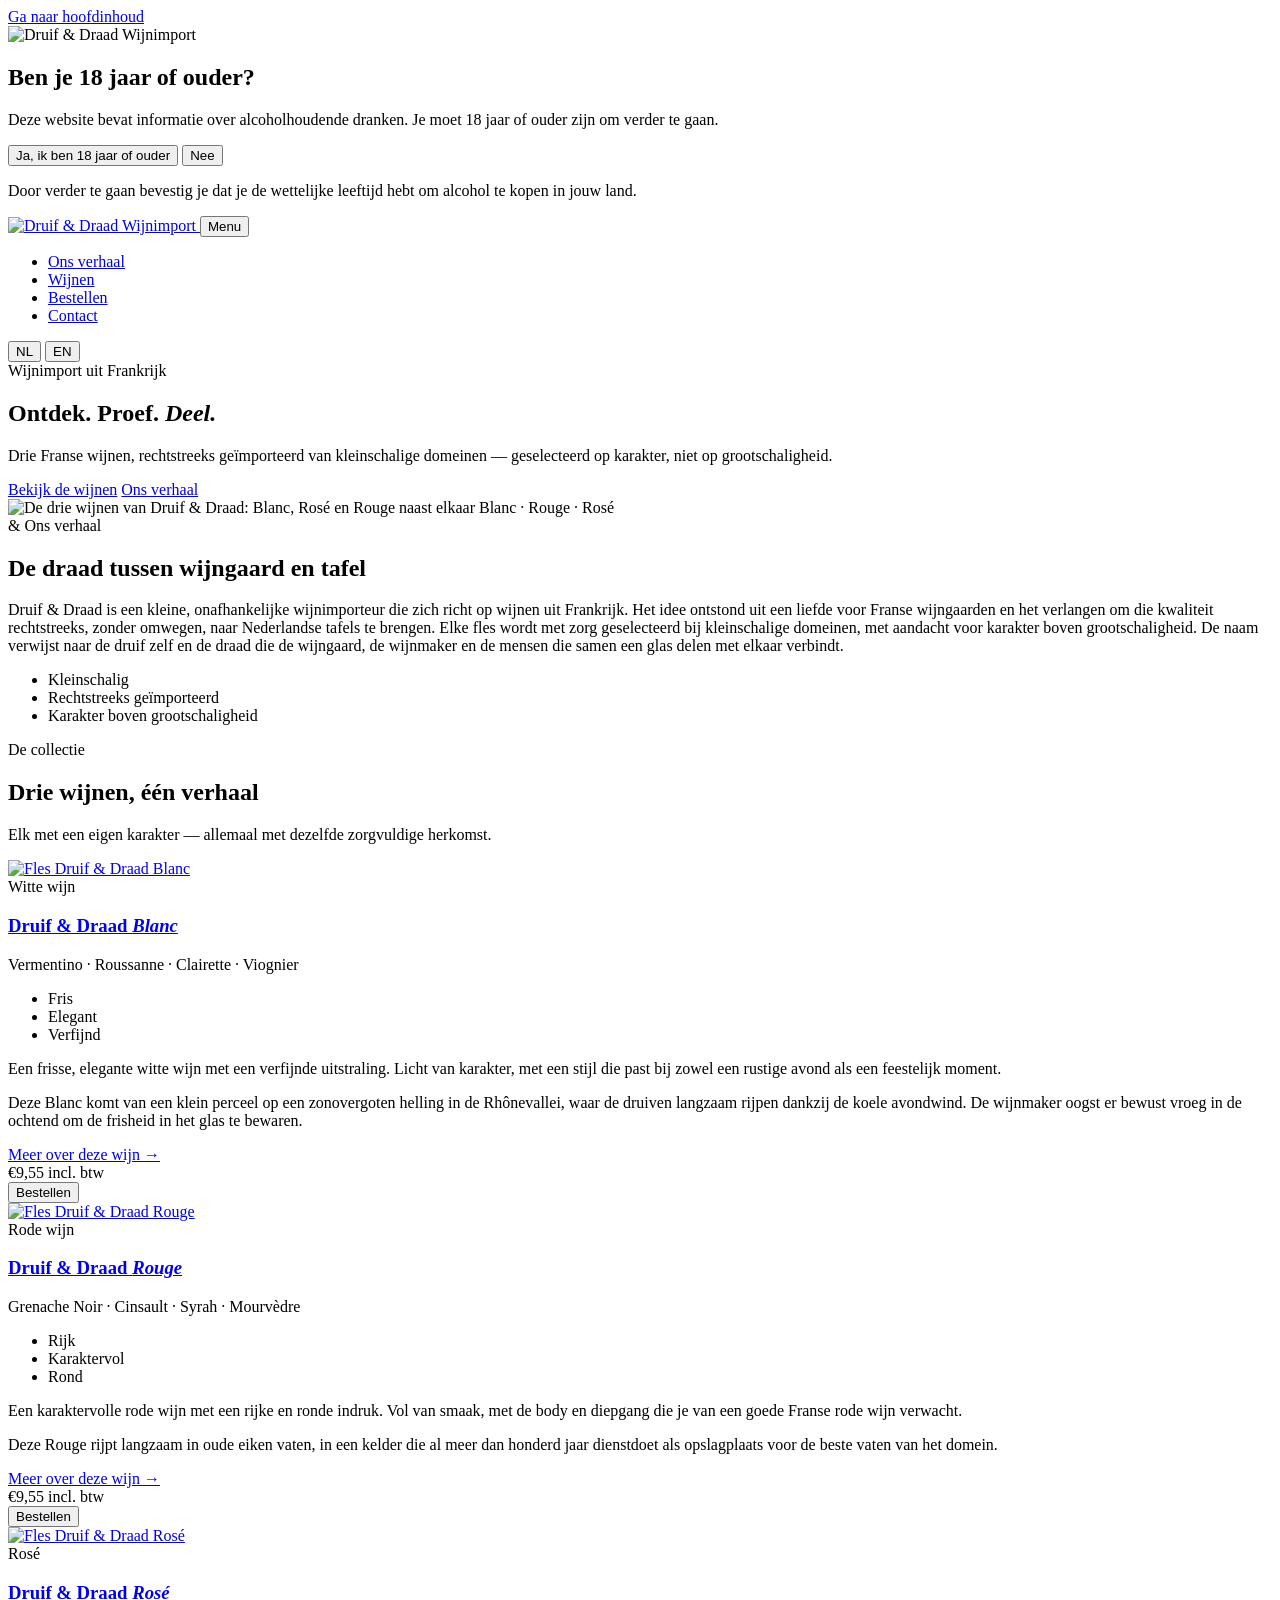
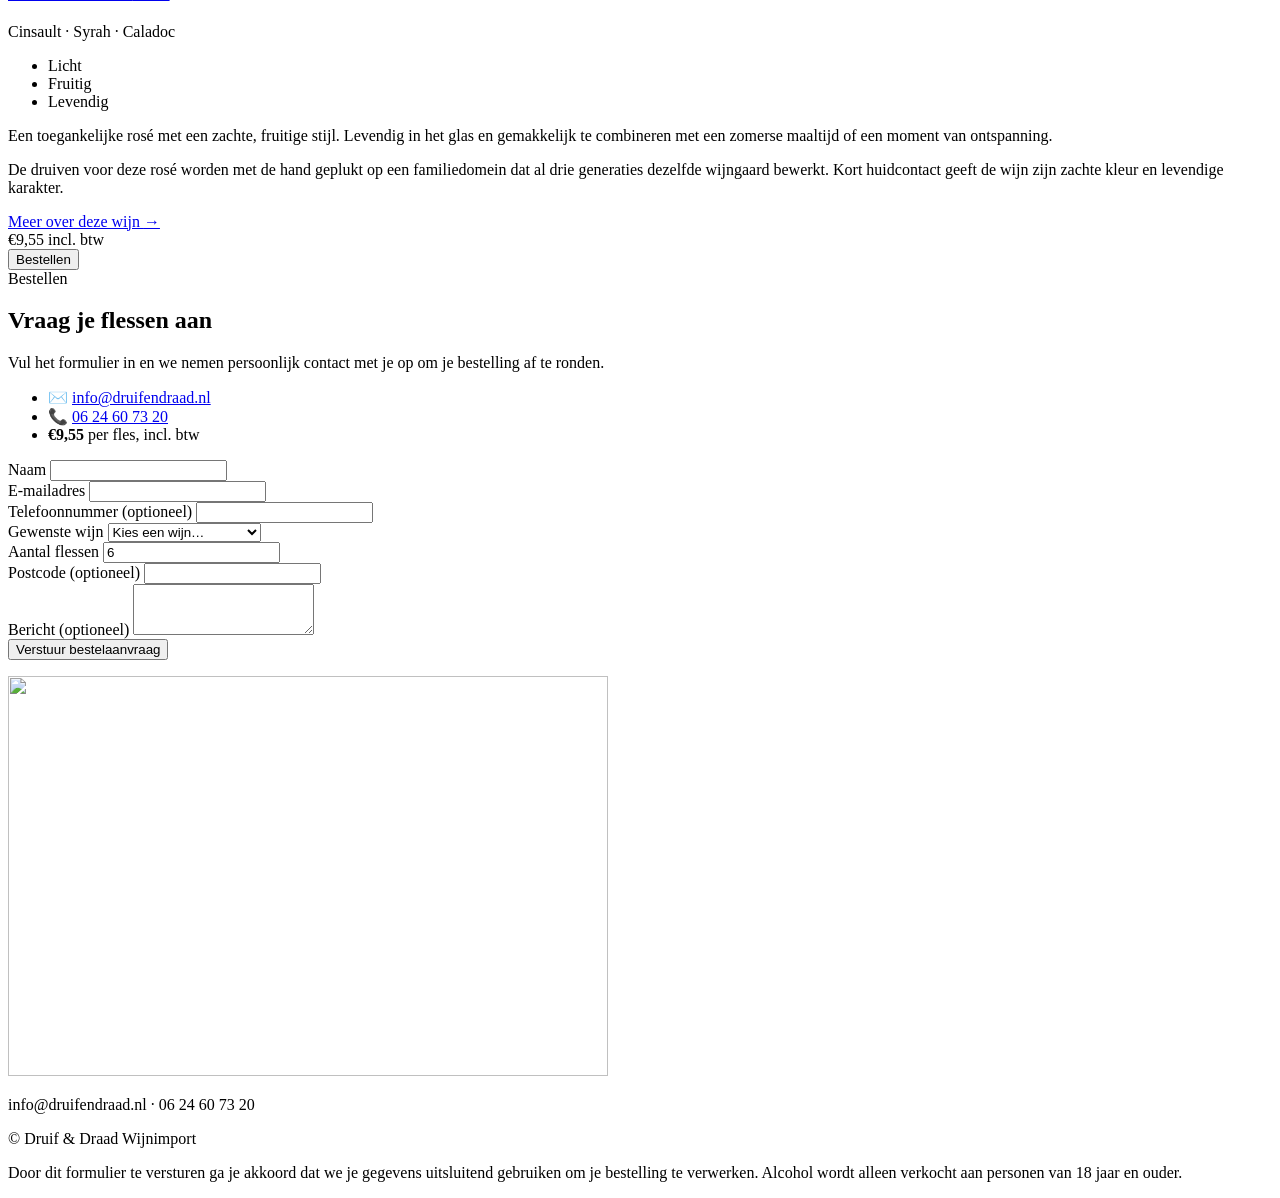
==== index.html @ 43ae8a0f "Add files via upload" ====
<!doctype html>
<html lang="nl">
<head>
  <meta charset="UTF-8">
  <meta name="viewport" content="width=device-width, initial-scale=1">
  <title>Druif &amp; Draad — Franse wijnen, rechtstreeks geïmporteerd</title>
  <meta name="description" content="Druif & Draad is een kleine, onafhankelijke wijnimporteur van Franse wijnen: Blanc, Rosé en Rouge, met zorg geselecteerd bij kleinschalige domeinen.">

  <link rel="icon" type="image/svg+xml" href="assets/img/favicon.svg">
  <link rel="icon" type="image/png" sizes="32x32" href="assets/img/favicon-32.png">
  <link rel="apple-touch-icon" href="assets/img/apple-touch-icon.png">

  <link rel="preconnect" href="https://fonts.googleapis.com">
  <link rel="preconnect" href="https://fonts.gstatic.com" crossorigin>
  <link href="https://fonts.googleapis.com/css2?family=Cormorant+Garamond:ital,wght@0,500;0,600;0,700;1,500;1,600&family=Jost:wght@400;500;600&display=swap" rel="stylesheet">

  <link rel="stylesheet" href="css/style.css?v=2">
</head>
<body>
  <a class="skip-link" href="#main-content" data-i18n="skip">Ga naar hoofdinhoud</a>

  <!-- ================= Age gate ================= -->
  <div class="age-gate" id="age-gate" role="dialog" aria-modal="true" aria-labelledby="age-gate-title">
    <div class="age-gate__card" id="age-gate-card">
      <img class="age-gate__logo" src="assets/img/logo.png" width="600" height="400" alt="Druif &amp; Draad Wijnimport">
      <h2 id="age-gate-title" data-i18n="gate.title">Ben je 18 jaar of ouder?</h2>
      <p data-i18n="gate.text">Deze website bevat informatie over alcoholhoudende dranken. Je moet 18 jaar of ouder zijn om verder te gaan.</p>
      <div class="age-gate__actions">
        <button type="button" class="btn btn-primary" id="age-yes" data-i18n="gate.yes">Ja, ik ben 18 jaar of ouder</button>
        <button type="button" class="btn btn-ghost" id="age-no" data-i18n="gate.no">Nee</button>
      </div>
      <p class="age-gate__note" data-i18n="gate.note">Door verder te gaan bevestig je dat je de wettelijke leeftijd hebt om alcohol te kopen in jouw land.</p>
    </div>
  </div>

  <!-- ================= Header ================= -->
  <header class="site-header" id="site-header">
    <div class="container site-header__bar">
      <a class="brand" href="#top">
        <img src="assets/img/logo.png" width="600" height="400" alt="Druif &amp; Draad Wijnimport">
      </a>

      <button class="nav-toggle" id="nav-toggle" aria-expanded="false" aria-controls="site-nav">
        <span class="visually-hidden" data-i18n="nav.toggle">Menu</span>
        <span></span>
      </button>

      <nav class="site-nav" id="site-nav">
        <ul class="nav-links">
          <li><a href="#verhaal" data-i18n="nav.story">Ons verhaal</a></li>
          <li><a href="#wijnen" data-i18n="nav.wines">Wijnen</a></li>
          <li><a href="#bestellen" data-i18n="nav.order">Bestellen</a></li>
          <li><a href="#contact" data-i18n="nav.contact">Contact</a></li>
        </ul>
        <div class="lang-switch" role="group" aria-label="Taal / Language">
          <button type="button" id="lang-nl" aria-pressed="true">NL</button>
          <button type="button" id="lang-en" aria-pressed="false">EN</button>
        </div>
      </nav>
    </div>
  </header>

  <main id="main-content">
    <!-- ================= Hero ================= -->
    <section class="hero" id="top">
      <div class="container">
        <div class="hero__copy reveal">
          <span class="eyebrow" data-i18n="hero.eyebrow">Wijnimport uit Frankrijk</span>
          <h1 class="hero__tagline" data-i18n="hero.tagline">Ontdek. Proef. <em>Deel.</em></h1>
          <p class="hero__lede" data-i18n="hero.lede">Drie Franse wijnen, rechtstreeks geïmporteerd van kleinschalige domeinen — geselecteerd op karakter, niet op grootschaligheid.</p>
          <div class="hero__actions">
            <a class="btn btn-primary" href="#wijnen" data-i18n="hero.cta1">Bekijk de wijnen</a>
            <a class="btn btn-ghost" href="#verhaal" data-i18n="hero.cta2">Ons verhaal</a>
          </div>
        </div>
        <div class="hero__visual reveal">
          <img src="assets/img/wines-group.jpg" width="1400" height="990" alt="De drie wijnen van Druif &amp; Draad: Blanc, Rosé en Rouge naast elkaar" loading="eager" decoding="async">
          <span class="hero__badge" data-i18n="hero.badge">Blanc · Rouge · Rosé</span>
        </div>
      </div>
    </section>

    <!-- ================= Story ================= -->
    <section class="story" id="verhaal">
      <div class="container">
        <div class="reveal">
          <span class="story__mark" aria-hidden="true">&amp;</span>
          <span class="eyebrow" data-i18n="story.eyebrow">Ons verhaal</span>
          <h2 data-i18n="story.heading">De draad tussen wijngaard en tafel</h2>
        </div>
        <div class="reveal">
          <p class="story__text" data-i18n="story.text">Druif &amp; Draad is een kleine, onafhankelijke wijnimporteur die zich richt op wijnen uit Frankrijk. Het idee ontstond uit een liefde voor Franse wijngaarden en het verlangen om die kwaliteit rechtstreeks, zonder omwegen, naar Nederlandse tafels te brengen. Elke fles wordt met zorg geselecteerd bij kleinschalige domeinen, met aandacht voor karakter boven grootschaligheid. De naam verwijst naar de druif zelf en de draad die de wijngaard, de wijnmaker en de mensen die samen een glas delen met elkaar verbindt.</p>
          <ul class="story__keywords">
            <li data-i18n="story.kw1">Kleinschalig</li>
            <li data-i18n="story.kw2">Rechtstreeks geïmporteerd</li>
            <li data-i18n="story.kw3">Karakter boven grootschaligheid</li>
          </ul>
        </div>
      </div>
    </section>

    <!-- ================= Wines ================= -->
    <section class="wines" id="wijnen">
      <div class="container">
        <div class="section-heading reveal">
          <span class="eyebrow" data-i18n="wines.eyebrow">De collectie</span>
          <h2 data-i18n="wines.heading">Drie wijnen, één verhaal</h2>
          <p data-i18n="wines.sub">Elk met een eigen karakter — allemaal met dezelfde zorgvuldige herkomst.</p>
        </div>

        <div class="wines-grid">
          <!-- Blanc -->
          <article class="wine-card reveal">
            <a class="wine-card__figure" href="wijn-blanc.html" aria-label="Meer over Druif &amp; Draad Blanc">
              <img src="assets/img/wine-blanc.jpg" width="1400" height="990" alt="Fles Druif &amp; Draad Blanc" loading="lazy" decoding="async">
            </a>
            <div class="wine-card__body">
              <span class="wine-card__type" data-i18n="wine.blanc.type">Witte wijn</span>
              <h3 class="wine-card__name"><a href="wijn-blanc.html">Druif &amp; Draad <em>Blanc</em></a></h3>
              <p class="wine-card__grapes">Vermentino · Roussanne · Clairette · Viognier</p>
              <ul class="wine-card__keywords">
                <li data-i18n="wine.blanc.kw1">Fris</li>
                <li data-i18n="wine.blanc.kw2">Elegant</li>
                <li data-i18n="wine.blanc.kw3">Verfijnd</li>
              </ul>
              <p class="wine-card__desc" data-i18n="wine.blanc.desc">Een frisse, elegante witte wijn met een verfijnde uitstraling. Licht van karakter, met een stijl die past bij zowel een rustige avond als een feestelijk moment.</p>
              <p class="wine-card__story" data-i18n="wine.blanc.story">Deze Blanc komt van een klein perceel op een zonovergoten helling in de Rhônevallei, waar de druiven langzaam rijpen dankzij de koele avondwind. De wijnmaker oogst er bewust vroeg in de ochtend om de frisheid in het glas te bewaren.</p>
              <a class="wine-card__more" href="wijn-blanc.html" data-i18n="wine.moreCta">Meer over deze wijn <span aria-hidden="true">&rarr;</span></a>
              <div class="wine-card__footer">
                <div class="wine-card__price">&euro;9,55 <span data-i18n="wine.priceNote">incl. btw</span></div>
                <button type="button" class="btn btn-ghost btn-order-wine" data-wine="blanc" data-i18n="wine.orderCta">Bestellen</button>
              </div>
            </div>
          </article>

          <!-- Rouge -->
          <article class="wine-card reveal">
            <a class="wine-card__figure" href="wijn-rouge.html" aria-label="Meer over Druif &amp; Draad Rouge">
              <img src="assets/img/wine-rouge.jpg" width="1400" height="990" alt="Fles Druif &amp; Draad Rouge" loading="lazy" decoding="async">
            </a>
            <div class="wine-card__body">
              <span class="wine-card__type" data-i18n="wine.rouge.type">Rode wijn</span>
              <h3 class="wine-card__name"><a href="wijn-rouge.html">Druif &amp; Draad <em>Rouge</em></a></h3>
              <p class="wine-card__grapes">Grenache Noir · Cinsault · Syrah · Mourv&egrave;dre</p>
              <ul class="wine-card__keywords">
                <li data-i18n="wine.rouge.kw1">Rijk</li>
                <li data-i18n="wine.rouge.kw2">Karaktervol</li>
                <li data-i18n="wine.rouge.kw3">Rond</li>
              </ul>
              <p class="wine-card__desc" data-i18n="wine.rouge.desc">Een karaktervolle rode wijn met een rijke en ronde indruk. Vol van smaak, met de body en diepgang die je van een goede Franse rode wijn verwacht.</p>
              <p class="wine-card__story" data-i18n="wine.rouge.story">Deze Rouge rijpt langzaam in oude eiken vaten, in een kelder die al meer dan honderd jaar dienstdoet als opslagplaats voor de beste vaten van het domein.</p>
              <a class="wine-card__more" href="wijn-rouge.html" data-i18n="wine.moreCta">Meer over deze wijn <span aria-hidden="true">&rarr;</span></a>
              <div class="wine-card__footer">
                <div class="wine-card__price">&euro;9,55 <span data-i18n="wine.priceNote">incl. btw</span></div>
                <button type="button" class="btn btn-ghost btn-order-wine" data-wine="rouge" data-i18n="wine.orderCta">Bestellen</button>
              </div>
            </div>
          </article>

          <!-- Rosé -->
          <article class="wine-card reveal">
            <a class="wine-card__figure" href="wijn-rose.html" aria-label="Meer over Druif &amp; Draad Ros&eacute;">
              <img src="assets/img/wine-rose.jpg" width="1400" height="990" alt="Fles Druif &amp; Draad Ros&eacute;" loading="lazy" decoding="async">
            </a>
            <div class="wine-card__body">
              <span class="wine-card__type" data-i18n="wine.rose.type">Rosé</span>
              <h3 class="wine-card__name"><a href="wijn-rose.html">Druif &amp; Draad <em>Ros&eacute;</em></a></h3>
              <p class="wine-card__grapes">Cinsault · Syrah · Caladoc</p>
              <ul class="wine-card__keywords">
                <li data-i18n="wine.rose.kw1">Licht</li>
                <li data-i18n="wine.rose.kw2">Fruitig</li>
                <li data-i18n="wine.rose.kw3">Levendig</li>
              </ul>
              <p class="wine-card__desc" data-i18n="wine.rose.desc">Een toegankelijke ros&eacute; met een zachte, fruitige stijl. Levendig in het glas en gemakkelijk te combineren met een zomerse maaltijd of een moment van ontspanning.</p>
              <p class="wine-card__story" data-i18n="wine.rose.story">De druiven voor deze ros&eacute; worden met de hand geplukt op een familiedomein dat al drie generaties dezelfde wijngaard bewerkt. Kort huidcontact geeft de wijn zijn zachte kleur en levendige karakter.</p>
              <a class="wine-card__more" href="wijn-rose.html" data-i18n="wine.moreCta">Meer over deze wijn <span aria-hidden="true">&rarr;</span></a>
              <div class="wine-card__footer">
                <div class="wine-card__price">&euro;9,55 <span data-i18n="wine.priceNote">incl. btw</span></div>
                <button type="button" class="btn btn-ghost btn-order-wine" data-wine="rose" data-i18n="wine.orderCta">Bestellen</button>
              </div>
            </div>
          </article>
        </div>
      </div>
    </section>

    <!-- ================= Order ================= -->
    <section class="order" id="bestellen">
      <div class="container">
        <div class="section-heading reveal">
          <span class="eyebrow" data-i18n="order.eyebrow">Bestellen</span>
          <h2 data-i18n="order.heading">Vraag je flessen aan</h2>
          <p data-i18n="order.sub">Vul het formulier in en we nemen persoonlijk contact met je op om je bestelling af te ronden.</p>
        </div>

        <div class="order-layout">
          <div class="reveal">
            <ul class="order-info__list">
              <li>✉️ <a href="mailto:info@druifendraad.nl">info@druifendraad.nl</a></li>
              <li>📞 <a href="tel:+31624607320">06 24 60 73 20</a></li>
              <li><strong>&euro;9,55</strong> <span data-i18n="order.perBottle">per fles, incl. btw</span></li>
            </ul>
          </div>

          <form class="order-form reveal" id="order-form" novalidate>
            <!-- NOTE: replace with your own Formspree endpoint (or other form backend)
                 before publishing — see https://formspree.io -->
            <input type="hidden" name="_subject" value="Nieuwe bestelaanvraag — Druif &amp; Draad">

            <div class="form-row two-col">
              <div class="field">
                <label for="f-name" class="field-required" data-i18n="order.name">Naam</label>
                <input type="text" id="f-name" name="naam" autocomplete="name" required>
              </div>
              <div class="field">
                <label for="f-email" class="field-required" data-i18n="order.email">E-mailadres</label>
                <input type="email" id="f-email" name="email" autocomplete="email" required>
              </div>
            </div>

            <div class="form-row two-col">
              <div class="field">
                <label for="f-phone" data-i18n="order.phone">Telefoonnummer <span class="hint" data-i18n="order.optional">(optioneel)</span></label>
                <input type="tel" id="f-phone" name="telefoon" autocomplete="tel">
              </div>
              <div class="field">
                <label for="f-wine" class="field-required" data-i18n="order.wine">Gewenste wijn</label>
                <select id="f-wine" name="wijn" required>
                  <option value="" data-i18n="order.wineChoose">Kies een wijn…</option>
                  <option value="Blanc" data-i18n="order.wineBlanc">Blanc</option>
                  <option value="Rouge" data-i18n="order.wineRouge">Rouge</option>
                  <option value="Rosé" data-i18n="order.wineRose">Ros&eacute;</option>
                  <option value="Proefpakket (alle drie)" data-i18n="order.wineAll">Proefpakket (alle drie)</option>
                </select>
              </div>
            </div>

            <div class="form-row two-col">
              <div class="field">
                <label for="f-qty" class="field-required" data-i18n="order.qty">Aantal flessen</label>
                <input type="number" id="f-qty" name="aantal" min="1" value="6" required>
              </div>
              <div class="field">
                <label for="f-postcode" data-i18n="order.postcode">Postcode <span class="hint" data-i18n="order.optional">(optioneel)</span></label>
                <input type="text" id="f-postcode" name="postcode" autocomplete="postal-code">
              </div>
            </div>

            <div class="field">
              <label for="f-message" data-i18n="order.message">Bericht <span class="hint" data-i18n="order.optional">(optioneel)</span></label>
              <textarea id="f-message" name="bericht" rows="3"></textarea>
            </div>

            <div class="order-form__footer">
              <button type="submit" class="btn btn-primary" id="order-submit" data-loading="false">
                <span class="btn-spinner" aria-hidden="true"></span>
                <span class="btn-label" data-i18n="order.submit">Verstuur bestelaanvraag</span>
              </button>
              <p class="form-status" id="form-status" role="status" aria-live="polite"></p>
            </div>
          </form>
        </div>
      </div>
    </section>
  </main>

  <!-- ================= Footer ================= -->
  <footer class="site-footer" id="contact">
    <div class="container">
      <div class="site-footer__brand">
        <img src="assets/img/logo.png" width="600" height="400" alt="" aria-hidden="true">
      </div>
      <div class="site-footer__meta">
        <p>info@druifendraad.nl · 06 24 60 73 20</p>
        <p>&copy; <span id="year"></span> Druif &amp; Draad Wijnimport</p>
      </div>
      <p class="site-footer__legal-note" data-i18n="footer.legal">Door dit formulier te versturen ga je akkoord dat we je gegevens uitsluitend gebruiken om je bestelling te verwerken. Alcohol wordt alleen verkocht aan personen van 18 jaar en ouder.</p>
    </div>
  </footer>

  <script src="js/main.js"></script>
</body>
</html>
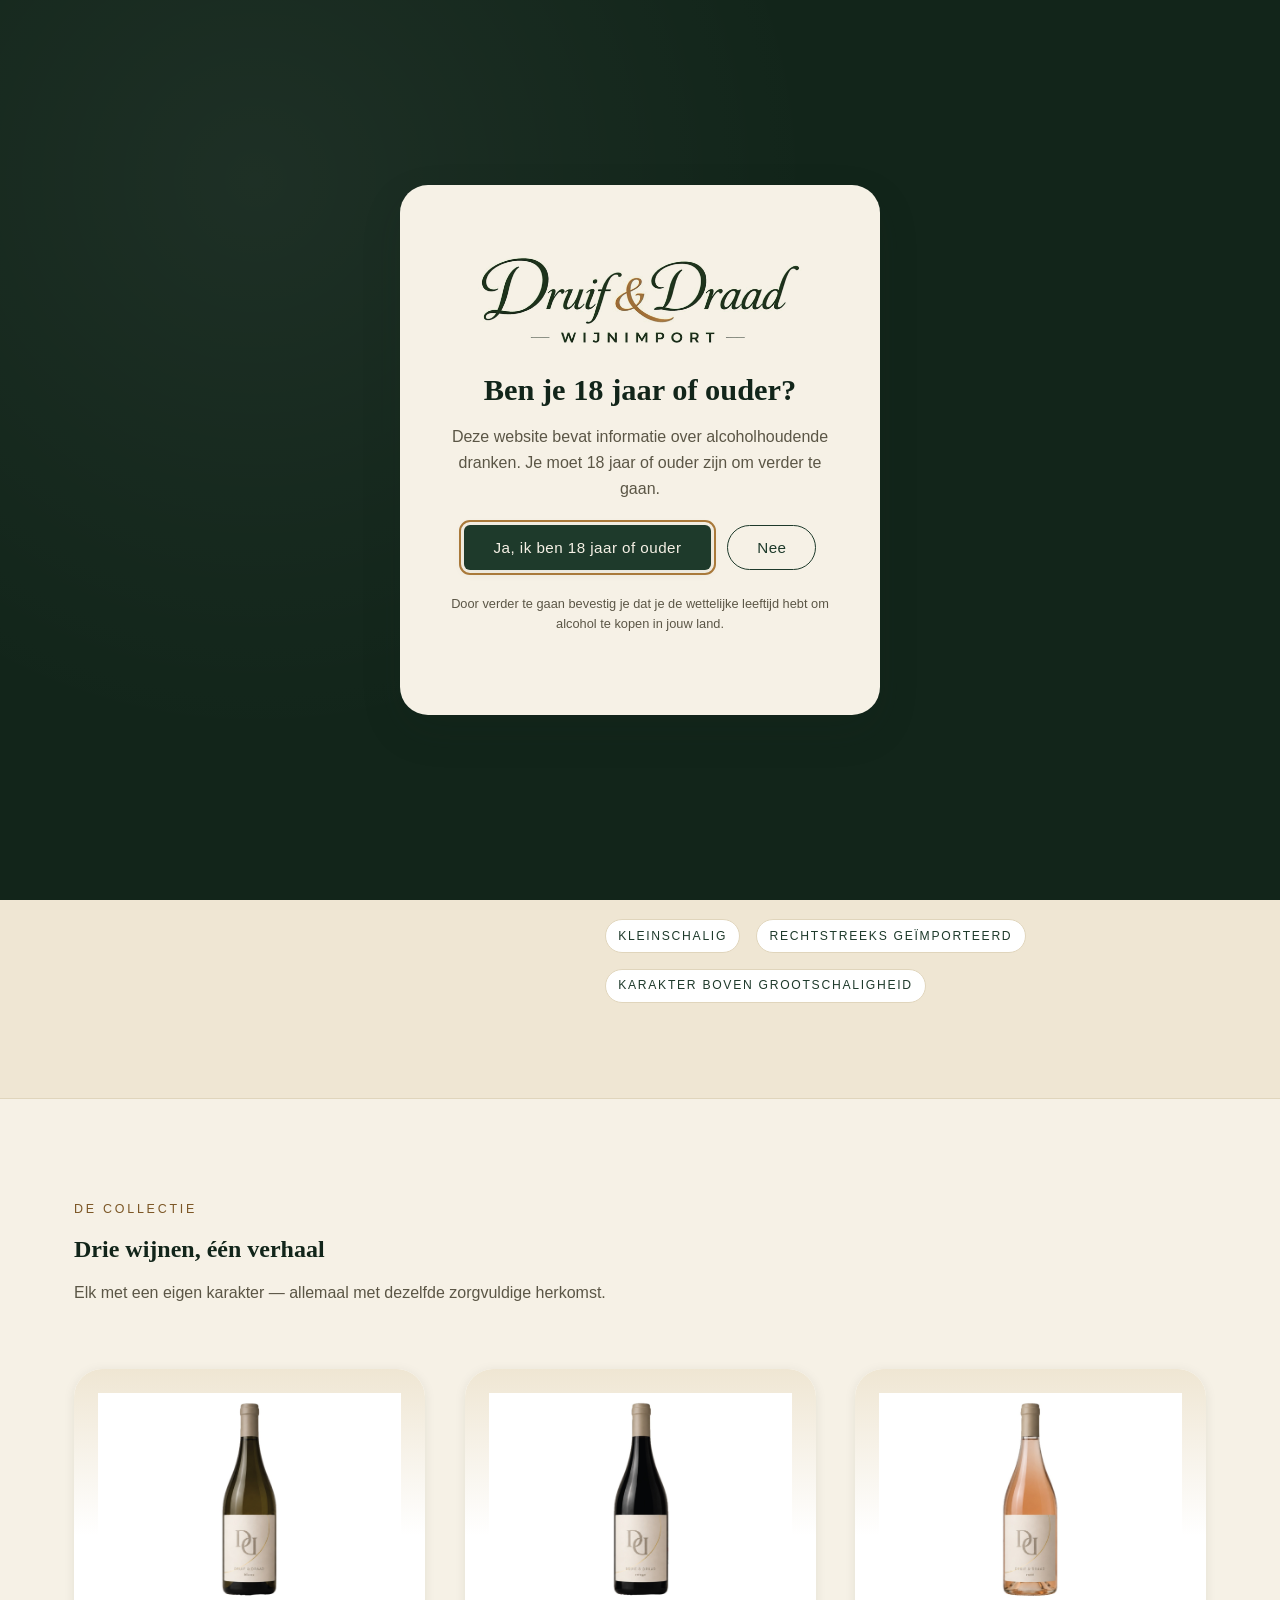
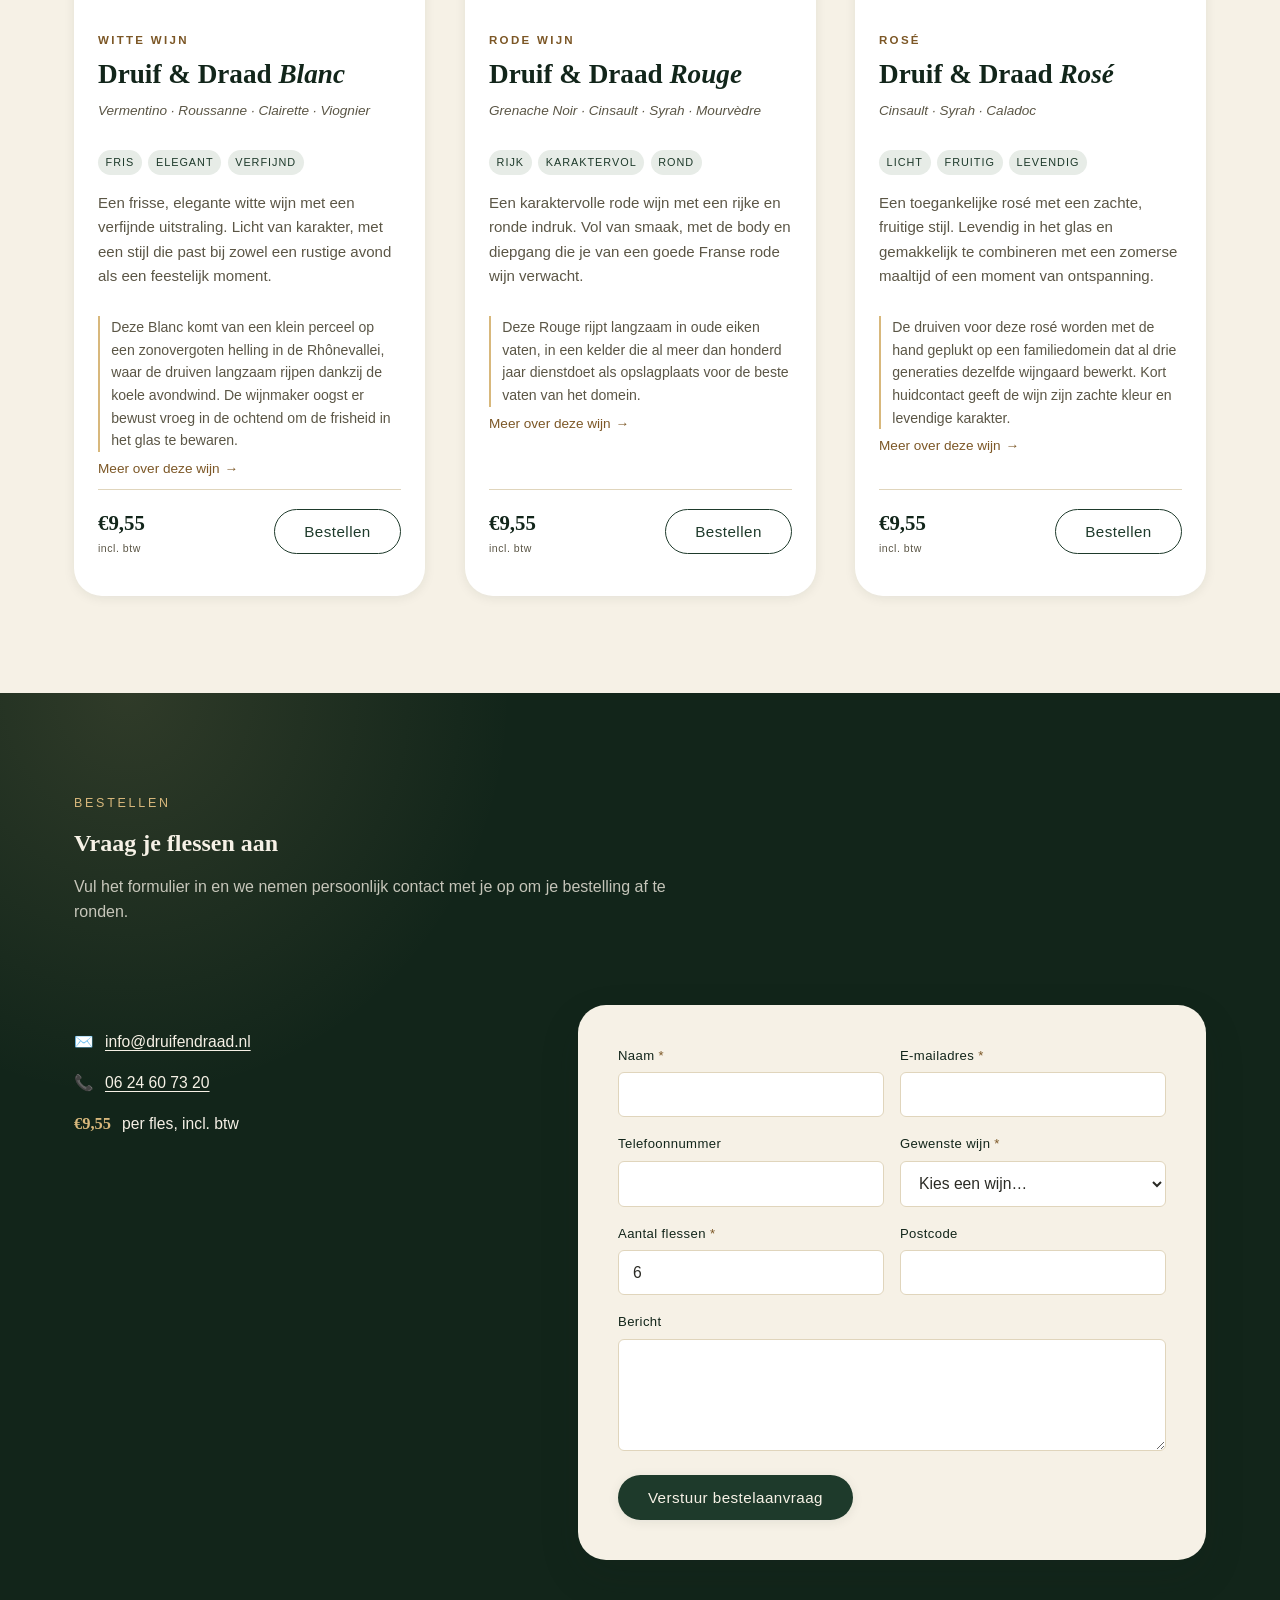
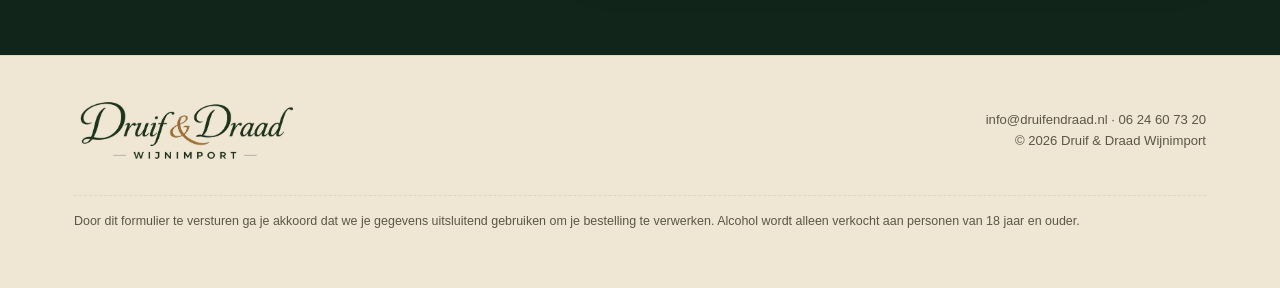
==== commit d17f1e63: "Logo transparant en groter" ====
--- a/index.html
+++ b/index.html
@@ -14,7 +14,7 @@
   <link rel="preconnect" href="https://fonts.gstatic.com" crossorigin>
   <link href="https://fonts.googleapis.com/css2?family=Cormorant+Garamond:ital,wght@0,500;0,600;0,700;1,500;1,600&family=Jost:wght@400;500;600&display=swap" rel="stylesheet">
 
-  <link rel="stylesheet" href="css/style.css?v=2">
+  <link rel="stylesheet" href="css/style.css">
 </head>
 <body>
   <a class="skip-link" href="#main-content" data-i18n="skip">Ga naar hoofdinhoud</a>
@@ -22,7 +22,7 @@
   <!-- ================= Age gate ================= -->
   <div class="age-gate" id="age-gate" role="dialog" aria-modal="true" aria-labelledby="age-gate-title">
     <div class="age-gate__card" id="age-gate-card">
-      <img class="age-gate__logo" src="assets/img/logo.png" width="600" height="400" alt="Druif &amp; Draad Wijnimport">
+      <img class="age-gate__logo" src="assets/img/logo.png" width="657" height="196" alt="Druif &amp; Draad Wijnimport">
       <h2 id="age-gate-title" data-i18n="gate.title">Ben je 18 jaar of ouder?</h2>
       <p data-i18n="gate.text">Deze website bevat informatie over alcoholhoudende dranken. Je moet 18 jaar of ouder zijn om verder te gaan.</p>
       <div class="age-gate__actions">
@@ -37,7 +37,7 @@
   <header class="site-header" id="site-header">
     <div class="container site-header__bar">
       <a class="brand" href="#top">
-        <img src="assets/img/logo.png" width="600" height="400" alt="Druif &amp; Draad Wijnimport">
+        <img src="assets/img/logo.png" width="657" height="196" alt="Druif &amp; Draad Wijnimport">
       </a>
 
       <button class="nav-toggle" id="nav-toggle" aria-expanded="false" aria-controls="site-nav">
@@ -268,7 +268,7 @@
   <footer class="site-footer" id="contact">
     <div class="container">
       <div class="site-footer__brand">
-        <img src="assets/img/logo.png" width="600" height="400" alt="" aria-hidden="true">
+        <img src="assets/img/logo.png" width="657" height="196" alt="" aria-hidden="true">
       </div>
       <div class="site-footer__meta">
         <p>info@druifendraad.nl · 06 24 60 73 20</p>
--- a/css/style.css
+++ b/css/style.css
@@ -0,0 +1,997 @@
+/* ==========================================================================
+   Druif & Draad — stylesheet
+   Design tokens (primitive -> semantic) + components
+   ========================================================================== */
+
+:root {
+  /* Primitive palette */
+  --cream-50: #FBF8F1;
+  --cream-100: #F6F1E6;
+  --cream-200: #EFE6D3;
+  --cream-300: #E0D5BC;
+  --green-900: #12251A;
+  --green-800: #1E3A2B;
+  --green-700: #2A4E39;
+  --green-050: #E7ECE7;
+  --gold-300: #D8B87C;
+  --gold-500: #A9793A;
+  --gold-700: #7C5726;
+  --ink-900: #2A2A24;
+  --ink-600: #5B5646;
+  --white: #FFFFFF;
+
+  /* Semantic tokens */
+  --color-bg: var(--cream-100);
+  --color-bg-soft: var(--cream-200);
+  --color-surface: var(--white);
+  --color-border: var(--cream-300);
+  --color-text: var(--ink-900);
+  --color-text-soft: var(--ink-600);
+  --color-primary: var(--green-800);
+  --color-primary-strong: var(--green-900);
+  --color-primary-tint: var(--green-050);
+  --color-accent: var(--gold-500);
+  --color-accent-strong: var(--gold-700);
+  --color-accent-tint: var(--gold-300);
+  --color-on-primary: var(--cream-100);
+
+  /* Elevation */
+  --shadow-sm: 0 2px 12px rgba(18, 37, 26, 0.08);
+  --shadow-md: 0 16px 40px rgba(18, 37, 26, 0.14);
+
+  /* Shape */
+  --radius-sm: 6px;
+  --radius-md: 16px;
+  --radius-lg: 28px;
+  --radius-pill: 999px;
+
+  /* Layout */
+  --container: 1180px;
+  --space-1: 0.5rem;
+  --space-2: 1rem;
+  --space-3: 1.5rem;
+  --space-4: 2.5rem;
+  --space-5: 4rem;
+  --space-6: 6rem;
+
+  /* Motion */
+  --ease-out: cubic-bezier(0.16, 0.84, 0.44, 1);
+  --dur-fast: 200ms;
+  --dur-base: 500ms;
+  --dur-slow: 800ms;
+
+  /* Type */
+  --font-display: "Cormorant Garamond", "Iowan Old Style", Georgia, serif;
+  --font-body: "Jost", "Helvetica Neue", Arial, sans-serif;
+}
+
+@media (prefers-reduced-motion: reduce) {
+  :root {
+    --dur-fast: 0ms;
+    --dur-base: 0ms;
+    --dur-slow: 0ms;
+  }
+}
+
+/* ---------- Reset ---------- */
+*, *::before, *::after { box-sizing: border-box; }
+html { scroll-behavior: smooth; }
+@media (prefers-reduced-motion: reduce) {
+  html { scroll-behavior: auto; }
+  *, *::before, *::after {
+    animation-duration: 0.01ms !important;
+    animation-iteration-count: 1 !important;
+    transition-duration: 0.01ms !important;
+    scroll-behavior: auto !important;
+  }
+}
+body {
+  margin: 0;
+  background: var(--color-bg);
+  color: var(--color-text);
+  font-family: var(--font-body);
+  font-size: 1rem;
+  line-height: 1.6;
+  -webkit-font-smoothing: antialiased;
+}
+img { max-width: 100%; height: auto; display: block; }
+a { color: inherit; }
+h1, h2, h3, h4 { font-family: var(--font-display); font-weight: 600; line-height: 1.15; margin: 0 0 var(--space-2); color: var(--color-primary-strong); }
+p { margin: 0 0 var(--space-2); }
+button { font-family: inherit; }
+ul { margin: 0; padding: 0; list-style: none; }
+
+.container {
+  width: 100%;
+  max-width: var(--container);
+  margin-inline: auto;
+  padding-inline: var(--space-3);
+}
+
+.eyebrow {
+  display: inline-block;
+  font-family: var(--font-body);
+  font-size: 0.78rem;
+  letter-spacing: 0.22em;
+  text-transform: uppercase;
+  color: var(--color-accent-strong);
+  font-weight: 500;
+  margin-bottom: var(--space-2);
+}
+
+.section-heading { max-width: 40rem; }
+.section-heading p { color: var(--color-text-soft); }
+
+.center { text-align: center; margin-inline: auto; }
+
+/* ---------- Skip link ---------- */
+.skip-link {
+  position: absolute;
+  left: -999px;
+  top: auto;
+  background: var(--color-primary);
+  color: var(--color-on-primary);
+  padding: 0.8em 1.4em;
+  border-radius: var(--radius-sm);
+  z-index: 1000;
+}
+.skip-link:focus {
+  left: var(--space-3);
+  top: var(--space-3);
+}
+
+/* ---------- Focus ---------- */
+a:focus-visible,
+button:focus-visible,
+input:focus-visible,
+select:focus-visible,
+textarea:focus-visible {
+  outline: 2.5px solid var(--color-accent);
+  outline-offset: 3px;
+  border-radius: var(--radius-sm);
+}
+
+/* ==========================================================================
+   Age gate
+   ========================================================================== */
+.age-gate {
+  position: fixed;
+  inset: 0;
+  z-index: 2000;
+  display: flex;
+  align-items: center;
+  justify-content: center;
+  padding: var(--space-3);
+  background: var(--color-primary-strong);
+  background-image: radial-gradient(circle at 20% 20%, rgba(255,255,255,0.05), transparent 45%);
+}
+.age-gate[hidden] { display: none; }
+.age-gate__card {
+  width: 100%;
+  max-width: 30rem;
+  background: var(--color-bg);
+  border-radius: var(--radius-lg);
+  padding: var(--space-5) var(--space-4);
+  text-align: center;
+  box-shadow: var(--shadow-md);
+  animation: gate-in var(--dur-slow) var(--ease-out);
+}
+@keyframes gate-in {
+  from { opacity: 0; transform: translateY(18px) scale(0.98); }
+  to { opacity: 1; transform: translateY(0) scale(1); }
+}
+.age-gate__logo {
+  width: min(21rem, 100%);
+  height: auto;
+  margin: 0 auto var(--space-3);
+}
+.age-gate__card h2 { font-size: clamp(1.4rem, 1.1rem + 1.2vw, 1.9rem); }
+.age-gate__card p { color: var(--color-text-soft); }
+.age-gate__actions {
+  display: flex;
+  gap: var(--space-2);
+  justify-content: center;
+  margin-top: var(--space-3);
+  flex-wrap: wrap;
+}
+.age-gate__note {
+  margin-top: var(--space-3);
+  font-size: 0.8rem;
+  color: var(--color-text-soft);
+}
+
+/* ==========================================================================
+   Buttons
+   ========================================================================== */
+.btn {
+  display: inline-flex;
+  align-items: center;
+  justify-content: center;
+  gap: 0.5em;
+  padding: 0.85em 1.9em;
+  border-radius: var(--radius-pill);
+  font-size: 0.95rem;
+  letter-spacing: 0.03em;
+  font-weight: 500;
+  border: 1.5px solid transparent;
+  cursor: pointer;
+  transition: transform var(--dur-fast) var(--ease-out),
+              background-color var(--dur-fast) var(--ease-out),
+              border-color var(--dur-fast) var(--ease-out),
+              box-shadow var(--dur-fast) var(--ease-out),
+              opacity var(--dur-fast) var(--ease-out);
+  text-decoration: none;
+  min-height: 44px;
+}
+.btn:active { transform: translateY(1px) scale(0.99); }
+.btn-primary {
+  background: var(--color-primary);
+  color: var(--color-on-primary);
+  box-shadow: var(--shadow-sm);
+}
+.btn-primary:hover { background: var(--color-primary-strong); box-shadow: var(--shadow-md); }
+.btn-ghost {
+  background: transparent;
+  color: var(--color-primary);
+  border-color: var(--color-primary);
+}
+.btn-ghost:hover { background: var(--color-primary-tint); }
+.btn-outline-light {
+  background: transparent;
+  color: var(--color-on-primary);
+  border-color: rgba(246,241,230,0.55);
+}
+.btn-outline-light:hover { background: rgba(246,241,230,0.12); }
+.btn[disabled] { opacity: 0.6; cursor: progress; }
+
+/* ==========================================================================
+   Header
+   ========================================================================== */
+.site-header {
+  position: sticky;
+  top: 0;
+  z-index: 900;
+  background: rgba(246, 241, 230, 0.88);
+  backdrop-filter: blur(10px);
+  -webkit-backdrop-filter: blur(10px);
+  border-bottom: 1px solid transparent;
+  transition: border-color var(--dur-fast) var(--ease-out), box-shadow var(--dur-fast) var(--ease-out);
+}
+.site-header.is-scrolled {
+  border-color: var(--color-border);
+  box-shadow: var(--shadow-sm);
+}
+.site-header__bar {
+  display: flex;
+  align-items: center;
+  justify-content: space-between;
+  gap: var(--space-3);
+  padding-block: 0.85rem;
+}
+.brand {
+  display: flex;
+  align-items: center;
+  gap: 0.6rem;
+  text-decoration: none;
+}
+.brand img { height: 3.6rem; width: auto; }
+
+.nav-toggle {
+  display: none;
+  background: transparent;
+  border: none;
+  width: 44px;
+  height: 44px;
+  border-radius: var(--radius-sm);
+  cursor: pointer;
+  position: relative;
+}
+.nav-toggle span,
+.nav-toggle span::before,
+.nav-toggle span::after {
+  content: "";
+  position: absolute;
+  left: 11px;
+  right: 11px;
+  height: 2px;
+  background: var(--color-primary-strong);
+  transition: transform var(--dur-fast) var(--ease-out), opacity var(--dur-fast) var(--ease-out);
+}
+.nav-toggle span { top: 21px; }
+.nav-toggle span::before { content: ""; top: -7px; }
+.nav-toggle span::after { content: ""; top: 7px; }
+.nav-toggle[aria-expanded="true"] span { background: transparent; }
+.nav-toggle[aria-expanded="true"] span::before { transform: translateY(7px) rotate(45deg); }
+.nav-toggle[aria-expanded="true"] span::after { transform: translateY(-7px) rotate(-45deg); }
+
+.site-nav {
+  display: flex;
+  align-items: center;
+  gap: var(--space-4);
+}
+.nav-links { display: flex; gap: var(--space-3); }
+.nav-links a {
+  text-decoration: none;
+  font-size: 0.92rem;
+  letter-spacing: 0.03em;
+  color: var(--color-text);
+  padding: 0.4em 0.1em;
+  position: relative;
+}
+.nav-links a::after {
+  content: "";
+  position: absolute;
+  left: 0; right: 100%;
+  bottom: -2px;
+  height: 1.5px;
+  background: var(--color-accent);
+  transition: right var(--dur-base) var(--ease-out);
+}
+.nav-links a:hover::after,
+.nav-links a:focus-visible::after { right: 0; }
+
+.lang-switch {
+  display: flex;
+  border: 1.5px solid var(--color-border);
+  border-radius: var(--radius-pill);
+  overflow: hidden;
+}
+.lang-switch button {
+  border: none;
+  background: transparent;
+  padding: 0.4em 0.75em;
+  font-size: 0.78rem;
+  letter-spacing: 0.08em;
+  cursor: pointer;
+  color: var(--color-text-soft);
+  transition: background var(--dur-fast) var(--ease-out), color var(--dur-fast) var(--ease-out);
+}
+.lang-switch button[aria-pressed="true"] {
+  background: var(--color-primary);
+  color: var(--color-on-primary);
+}
+
+@media (max-width: 860px) {
+  .nav-toggle { display: block; }
+  .site-nav {
+    position: fixed;
+    inset: 0 0 0 auto;
+    top: 0;
+    height: 100vh;
+    width: min(78vw, 20rem);
+    background: var(--color-bg);
+    flex-direction: column;
+    align-items: flex-start;
+    justify-content: flex-start;
+    padding: 6.5rem var(--space-3) var(--space-3);
+    transform: translateX(100%);
+    transition: transform var(--dur-base) var(--ease-out);
+    box-shadow: var(--shadow-md);
+  }
+  .site-nav.is-open { transform: translateX(0); }
+  .nav-links { flex-direction: column; gap: var(--space-2); }
+  .nav-links a { font-size: 1.1rem; }
+  .lang-switch { margin-top: var(--space-3); }
+}
+
+/* ==========================================================================
+   Hero
+   ========================================================================== */
+.hero {
+  position: relative;
+  padding-block: var(--space-6) var(--space-5);
+  overflow: hidden;
+}
+.hero::before {
+  content: "";
+  position: absolute;
+  inset: 0;
+  background: radial-gradient(60% 60% at 85% 10%, var(--color-primary-tint), transparent 70%);
+  z-index: 0;
+}
+.hero .container {
+  position: relative;
+  z-index: 1;
+  display: grid;
+  grid-template-columns: 1fr;
+  gap: var(--space-5);
+  align-items: center;
+}
+.hero__copy { max-width: 34rem; }
+.hero__tagline {
+  font-size: clamp(2.4rem, 1.7rem + 3vw, 4rem);
+  margin-bottom: var(--space-2);
+}
+.hero__tagline em {
+  font-style: italic;
+  color: var(--color-accent-strong);
+}
+.hero__lede {
+  font-size: 1.1rem;
+  color: var(--color-text-soft);
+  max-width: 32rem;
+}
+.hero__actions {
+  display: flex;
+  gap: var(--space-2);
+  margin-top: var(--space-3);
+  flex-wrap: wrap;
+}
+.hero__visual {
+  position: relative;
+  border-radius: var(--radius-lg);
+  overflow: hidden;
+  background: var(--color-surface);
+  box-shadow: var(--shadow-md);
+}
+.hero__visual img {
+  width: 100%;
+  height: auto;
+  aspect-ratio: 1400 / 990;
+  object-fit: cover;
+  transition: transform 1.2s var(--ease-out);
+}
+.hero__visual:hover img { transform: scale(1.035); }
+.hero__badge {
+  position: absolute;
+  bottom: var(--space-2);
+  left: var(--space-2);
+  background: rgba(246,241,230,0.92);
+  backdrop-filter: blur(6px);
+  padding: 0.6em 1.1em;
+  border-radius: var(--radius-pill);
+  font-size: 0.78rem;
+  letter-spacing: 0.08em;
+  color: var(--color-primary-strong);
+  box-shadow: var(--shadow-sm);
+}
+
+@media (min-width: 900px) {
+  .hero .container { grid-template-columns: 1.05fr 0.95fr; }
+}
+
+/* ==========================================================================
+   Reveal-on-scroll
+   ========================================================================== */
+.reveal {
+  opacity: 0;
+  transform: translateY(28px);
+  transition: opacity var(--dur-slow) var(--ease-out), transform var(--dur-slow) var(--ease-out);
+  will-change: opacity, transform;
+}
+.reveal.is-visible { opacity: 1; transform: translateY(0); }
+.reveal-stagger.is-visible { transition-delay: var(--stagger, 0ms); }
+
+/* ==========================================================================
+   Story
+   ========================================================================== */
+.story {
+  padding-block: var(--space-6);
+  background: var(--color-bg-soft);
+  border-block: 1px solid var(--color-border);
+}
+.story .container {
+  display: grid;
+  gap: var(--space-4);
+}
+.story__mark {
+  font-family: var(--font-display);
+  font-size: 5rem;
+  color: var(--color-accent-tint);
+  line-height: 0.6;
+  margin-bottom: var(--space-2);
+}
+.story__text {
+  max-width: 42rem;
+  font-size: 1.08rem;
+  color: var(--color-text-soft);
+}
+.story__keywords {
+  display: flex;
+  gap: var(--space-2);
+  flex-wrap: wrap;
+  margin-top: var(--space-3);
+}
+.story__keywords li {
+  font-size: 0.76rem;
+  letter-spacing: 0.14em;
+  text-transform: uppercase;
+  color: var(--color-primary);
+  border: 1px solid var(--color-border);
+  background: var(--color-surface);
+  padding: 0.5em 1em;
+  border-radius: var(--radius-pill);
+}
+
+@media (min-width: 900px) {
+  .story .container { grid-template-columns: 0.9fr 1.1fr; align-items: start; }
+}
+
+/* ==========================================================================
+   Wines
+   ========================================================================== */
+.wines { padding-block: var(--space-6); }
+.wines-grid {
+  margin-top: var(--space-5);
+  display: grid;
+  gap: var(--space-4);
+  grid-template-columns: 1fr;
+}
+@media (min-width: 720px) {
+  .wines-grid { grid-template-columns: repeat(3, 1fr); }
+}
+
+.wine-card {
+  background: var(--color-surface);
+  border-radius: var(--radius-lg);
+  overflow: hidden;
+  box-shadow: var(--shadow-sm);
+  display: flex;
+  flex-direction: column;
+  transition: box-shadow var(--dur-base) var(--ease-out), transform var(--dur-base) var(--ease-out);
+}
+.wine-card:hover { box-shadow: var(--shadow-md); transform: translateY(-6px); }
+.wine-card__figure {
+  display: block;
+  background: linear-gradient(180deg, var(--cream-200), var(--white) 70%);
+  padding: var(--space-3) var(--space-3) 0;
+  text-decoration: none;
+}
+.wine-card__figure img {
+  width: 100%;
+  aspect-ratio: 1400 / 990;
+  object-fit: contain;
+  transition: transform var(--dur-slow) var(--ease-out);
+}
+.wine-card:hover .wine-card__figure img,
+.wine-card__figure:focus-visible img { transform: translateY(-6px) scale(1.02); }
+.wine-card__body {
+  padding: var(--space-3) var(--space-3) var(--space-4);
+  display: flex;
+  flex-direction: column;
+  gap: 0.6rem;
+  flex: 1;
+}
+.wine-card__type {
+  font-size: 0.72rem;
+  letter-spacing: 0.2em;
+  text-transform: uppercase;
+  color: var(--color-accent-strong);
+  font-weight: 600;
+}
+.wine-card__name {
+  font-size: 1.7rem;
+  margin-bottom: 0;
+}
+.wine-card__name a {
+  text-decoration: none;
+  transition: color var(--dur-fast) var(--ease-out);
+}
+.wine-card__name a:hover,
+.wine-card__name a:focus-visible { color: var(--color-accent-strong); }
+.wine-card__more {
+  display: inline-flex;
+  align-items: center;
+  gap: 0.35em;
+  margin-top: -0.2rem;
+  font-size: 0.85rem;
+  font-weight: 500;
+  color: var(--color-accent-strong);
+  text-decoration: none;
+}
+.wine-card__more span { transition: transform var(--dur-fast) var(--ease-out); }
+.wine-card__more:hover span,
+.wine-card__more:focus-visible span { transform: translateX(3px); }
+.wine-card__grapes {
+  font-size: 0.85rem;
+  color: var(--color-text-soft);
+  font-style: italic;
+}
+.wine-card__keywords {
+  display: flex;
+  gap: 0.4rem;
+  flex-wrap: wrap;
+  margin: 0.2rem 0 0.4rem;
+}
+.wine-card__keywords li {
+  font-size: 0.68rem;
+  letter-spacing: 0.09em;
+  text-transform: uppercase;
+  color: var(--color-primary);
+  background: var(--color-primary-tint);
+  padding: 0.35em 0.7em;
+  border-radius: var(--radius-pill);
+}
+.wine-card__desc { color: var(--color-text-soft); font-size: 0.94rem; }
+.wine-card__story {
+  font-size: 0.88rem;
+  color: var(--color-text-soft);
+  border-left: 2px solid var(--color-accent-tint);
+  padding-left: 0.8em;
+  margin: 0.2rem 0 0;
+}
+.wine-card__footer {
+  margin-top: auto;
+  padding-top: var(--space-2);
+  display: flex;
+  align-items: center;
+  justify-content: space-between;
+  gap: var(--space-2);
+  border-top: 1px solid var(--color-border);
+}
+.wine-card__price {
+  font-family: var(--font-display);
+  font-size: 1.3rem;
+  color: var(--color-primary-strong);
+  font-weight: 600;
+}
+.wine-card__price span {
+  display: block;
+  font-family: var(--font-body);
+  font-size: 0.66rem;
+  color: var(--color-text-soft);
+  letter-spacing: 0.05em;
+  font-weight: 400;
+}
+
+/* ==========================================================================
+   Wine detail page
+   ========================================================================== */
+.wine-detail { padding-block: var(--space-5) var(--space-6); }
+.wine-detail__back {
+  display: inline-flex;
+  align-items: center;
+  gap: 0.4em;
+  font-size: 0.88rem;
+  color: var(--color-text-soft);
+  text-decoration: none;
+  margin-bottom: var(--space-4);
+}
+.wine-detail__back:hover,
+.wine-detail__back:focus-visible { color: var(--color-primary); }
+
+.wine-detail__layout {
+  display: grid;
+  gap: var(--space-5);
+}
+@media (min-width: 900px) {
+  .wine-detail__layout { grid-template-columns: 0.85fr 1.15fr; align-items: start; }
+}
+
+.wine-detail__visual {
+  border-radius: var(--radius-lg);
+  overflow: hidden;
+  background: linear-gradient(180deg, var(--cream-200), var(--white) 70%);
+  box-shadow: var(--shadow-md);
+  padding: var(--space-4);
+}
+.wine-detail__visual img {
+  width: 100%;
+  aspect-ratio: 1400 / 990;
+  object-fit: contain;
+}
+
+.wine-detail__copy { max-width: 34rem; }
+.wine-detail__name {
+  font-size: clamp(2rem, 1.6rem + 1.8vw, 3rem);
+  margin-top: 0.3rem;
+}
+.wine-detail__copy .wine-card__grapes { font-size: 0.95rem; margin-top: 0.2rem; }
+.wine-detail__copy .wine-card__keywords { margin: 0.8rem 0 1rem; }
+.wine-detail__desc {
+  font-size: 1.08rem;
+  color: var(--color-text-soft);
+}
+.wine-detail__story {
+  color: var(--color-text-soft);
+  border-left: 2px solid var(--color-accent-tint);
+  padding-left: 1em;
+  margin: var(--space-2) 0;
+}
+
+.wine-detail__badges {
+  display: flex;
+  flex-wrap: wrap;
+  gap: 0.5rem;
+  margin: 0.6rem 0 0.8rem;
+}
+.wine-detail__classification,
+.wine-detail__badge {
+  font-size: 0.72rem;
+  letter-spacing: 0.09em;
+  text-transform: uppercase;
+  padding: 0.4em 0.85em;
+  border-radius: var(--radius-pill);
+  font-weight: 600;
+}
+.wine-detail__classification {
+  background: var(--color-primary);
+  color: var(--color-on-primary);
+}
+.wine-detail__badge {
+  background: transparent;
+  color: var(--color-primary);
+  border: 1px solid var(--color-primary);
+}
+.wine-detail__note {
+  font-style: italic;
+  color: var(--color-text-soft);
+  font-size: 0.94rem;
+  margin: 0 0 var(--space-2);
+}
+
+.wine-detail__specs {
+  margin-top: var(--space-3);
+  padding-top: var(--space-3);
+  border-top: 1px solid var(--color-border);
+}
+.wine-detail__specs h2 {
+  font-size: 1.15rem;
+  margin-bottom: var(--space-2);
+}
+.wine-detail__specs dl {
+  display: grid;
+  grid-template-columns: 1fr;
+  gap: var(--space-2) var(--space-3);
+  margin: 0;
+}
+@media (min-width: 560px) {
+  .wine-detail__specs dl { grid-template-columns: 1fr 1fr; }
+}
+.wine-detail__specs .wine-detail__specs-full { grid-column: 1 / -1; }
+.wine-detail__specs dt {
+  font-size: 0.7rem;
+  letter-spacing: 0.1em;
+  text-transform: uppercase;
+  color: var(--color-accent-strong);
+  font-weight: 600;
+  margin-bottom: 0.2em;
+}
+.wine-detail__specs dd {
+  margin: 0;
+  font-size: 0.92rem;
+  color: var(--color-text-soft);
+}
+
+.wine-detail__meta {
+  display: flex;
+  gap: var(--space-2);
+  align-items: baseline;
+  background: var(--color-bg-soft);
+  border: 1px solid var(--color-border);
+  border-radius: var(--radius-md);
+  padding: var(--space-2) var(--space-3);
+  margin: var(--space-3) 0;
+}
+.wine-detail__meta-label {
+  font-size: 0.72rem;
+  letter-spacing: 0.14em;
+  text-transform: uppercase;
+  color: var(--color-accent-strong);
+  font-weight: 600;
+  flex-shrink: 0;
+}
+.wine-detail__meta p { margin: 0; font-size: 0.92rem; color: var(--color-text-soft); }
+
+.wine-detail__actions {
+  display: flex;
+  align-items: center;
+  gap: var(--space-3);
+  flex-wrap: wrap;
+  margin-top: var(--space-3);
+}
+.wine-detail__price {
+  font-family: var(--font-display);
+  font-size: 1.5rem;
+  color: var(--color-primary-strong);
+  font-weight: 600;
+}
+.wine-detail__price span {
+  display: block;
+  font-family: var(--font-body);
+  font-size: 0.7rem;
+  color: var(--color-text-soft);
+  letter-spacing: 0.05em;
+  font-weight: 400;
+}
+
+.wine-detail__others {
+  padding-block: var(--space-6);
+  background: var(--color-bg-soft);
+  border-top: 1px solid var(--color-border);
+}
+.wine-detail__others h2 { font-size: 1.5rem; }
+.wine-detail__others-grid {
+  margin-top: var(--space-4);
+  display: grid;
+  gap: var(--space-3);
+  grid-template-columns: 1fr;
+}
+@media (min-width: 620px) {
+  .wine-detail__others-grid { grid-template-columns: repeat(2, 1fr); }
+}
+.wine-detail__other-card {
+  display: flex;
+  align-items: center;
+  gap: var(--space-3);
+  background: var(--color-surface);
+  border-radius: var(--radius-md);
+  padding: var(--space-2);
+  text-decoration: none;
+  color: var(--color-text);
+  box-shadow: var(--shadow-sm);
+  transition: transform var(--dur-fast) var(--ease-out), box-shadow var(--dur-fast) var(--ease-out);
+}
+.wine-detail__other-card:hover,
+.wine-detail__other-card:focus-visible {
+  transform: translateY(-3px);
+  box-shadow: var(--shadow-md);
+}
+.wine-detail__other-card img {
+  width: 4.5rem;
+  aspect-ratio: 1400 / 990;
+  object-fit: contain;
+  background: var(--color-bg-soft);
+  border-radius: var(--radius-sm);
+}
+.wine-detail__other-card span {
+  font-family: var(--font-display);
+  font-size: 1.15rem;
+  color: var(--color-primary-strong);
+}
+
+/* ==========================================================================
+   Order form
+   ========================================================================== */
+.order {
+  padding-block: var(--space-6);
+  background: var(--color-primary-strong);
+  color: var(--color-on-primary);
+  position: relative;
+  overflow: hidden;
+}
+.order::before {
+  content: "";
+  position: absolute;
+  inset: 0;
+  background: radial-gradient(50% 70% at 10% 0%, rgba(216,184,124,0.15), transparent 60%);
+}
+.order .container { position: relative; display: grid; gap: var(--space-5); }
+.order .section-heading h2 { color: var(--color-on-primary); }
+.order .section-heading p { color: rgba(246,241,230,0.78); }
+.order .eyebrow { color: var(--gold-300); }
+
+.order-layout {
+  display: grid;
+  gap: var(--space-4);
+}
+@media (min-width: 900px) {
+  .order-layout { grid-template-columns: 0.85fr 1.15fr; align-items: start; }
+}
+
+.order-info__list { margin-top: var(--space-3); display: grid; gap: var(--space-2); }
+.order-info__list li {
+  display: flex;
+  gap: 0.7em;
+  align-items: baseline;
+  font-size: 0.98rem;
+}
+.order-info__list a { text-decoration: underline; text-underline-offset: 3px; color: var(--cream-100); }
+.order-info__list strong { color: var(--gold-300); font-family: var(--font-display); font-size: 1.05em; }
+
+form.order-form {
+  background: var(--color-bg);
+  color: var(--color-text);
+  border-radius: var(--radius-lg);
+  padding: var(--space-4);
+  box-shadow: var(--shadow-md);
+  display: grid;
+  gap: var(--space-2);
+}
+.form-row { display: grid; gap: var(--space-2); }
+@media (min-width: 620px) {
+  .form-row.two-col { grid-template-columns: 1fr 1fr; }
+}
+.field { display: grid; gap: 0.4rem; }
+.field label {
+  font-size: 0.82rem;
+  letter-spacing: 0.03em;
+  font-weight: 500;
+  color: var(--color-primary-strong);
+}
+.field .hint { font-size: 0.76rem; color: var(--color-text-soft); font-weight: 400; }
+.field input,
+.field select,
+.field textarea {
+  border: 1.5px solid var(--color-border);
+  background: var(--color-surface);
+  border-radius: var(--radius-sm);
+  padding: 0.8em 0.9em;
+  font-family: var(--font-body);
+  font-size: 0.98rem;
+  color: var(--color-text);
+  min-height: 44px;
+  transition: border-color var(--dur-fast) var(--ease-out);
+}
+.field textarea { min-height: 7rem; resize: vertical; }
+.field input:focus,
+.field select:focus,
+.field textarea:focus { border-color: var(--color-accent); }
+.field-required::after { content: " *"; color: var(--color-accent-strong); }
+
+.order-form__footer {
+  display: flex;
+  align-items: center;
+  gap: var(--space-2);
+  flex-wrap: wrap;
+  margin-top: var(--space-1);
+}
+.form-status {
+  font-size: 0.9rem;
+  border-radius: var(--radius-sm);
+  padding: 0.7em 1em;
+  display: none;
+}
+.form-status.is-visible { display: block; }
+.form-status[data-state="success"] { background: var(--color-primary-tint); color: var(--color-primary-strong); }
+.form-status[data-state="error"] { background: #F6E4DA; color: #7A3B1E; }
+
+.btn-spinner {
+  width: 1em; height: 1em;
+  border: 2px solid rgba(255,255,255,0.4);
+  border-top-color: #fff;
+  border-radius: 50%;
+  animation: spin 700ms linear infinite;
+  display: none;
+}
+[data-loading="true"] .btn-spinner { display: inline-block; }
+[data-loading="true"] .btn-label { opacity: 0.85; }
+@keyframes spin { to { transform: rotate(360deg); } }
+
+/* ==========================================================================
+   Footer
+   ========================================================================== */
+.site-footer {
+  background: var(--color-bg-soft);
+  border-top: 1px solid var(--color-border);
+  padding-block: var(--space-4);
+}
+.site-footer .container {
+  display: flex;
+  flex-wrap: wrap;
+  gap: var(--space-3);
+  align-items: center;
+  justify-content: space-between;
+}
+.site-footer__brand { display: flex; align-items: center; gap: 0.6rem; }
+.site-footer__brand img {
+  height: 4.2rem;
+  width: auto;
+}
+.site-footer__brand span { font-family: var(--font-display); font-size: 1.1rem; color: var(--color-primary-strong); }
+.site-footer__meta { font-size: 0.82rem; color: var(--color-text-soft); text-align: right; }
+.site-footer__meta p { margin: 0; }
+.site-footer__legal-note {
+  width: 100%;
+  border-top: 1px dashed var(--color-border);
+  padding-top: var(--space-2);
+  margin-top: var(--space-1);
+  font-size: 0.78rem;
+  color: var(--color-text-soft);
+}
+
+/* ==========================================================================
+   Utilities
+   ========================================================================== */
+.visually-hidden {
+  position: absolute !important;
+  width: 1px; height: 1px;
+  overflow: hidden;
+  clip: rect(0 0 0 0);
+  white-space: nowrap;
+  margin: -1px; padding: 0; border: 0;
+}
+
+@media (max-width: 480px) {
+  :root { --space-6: 3.5rem; --space-5: 2.75rem; }
+}
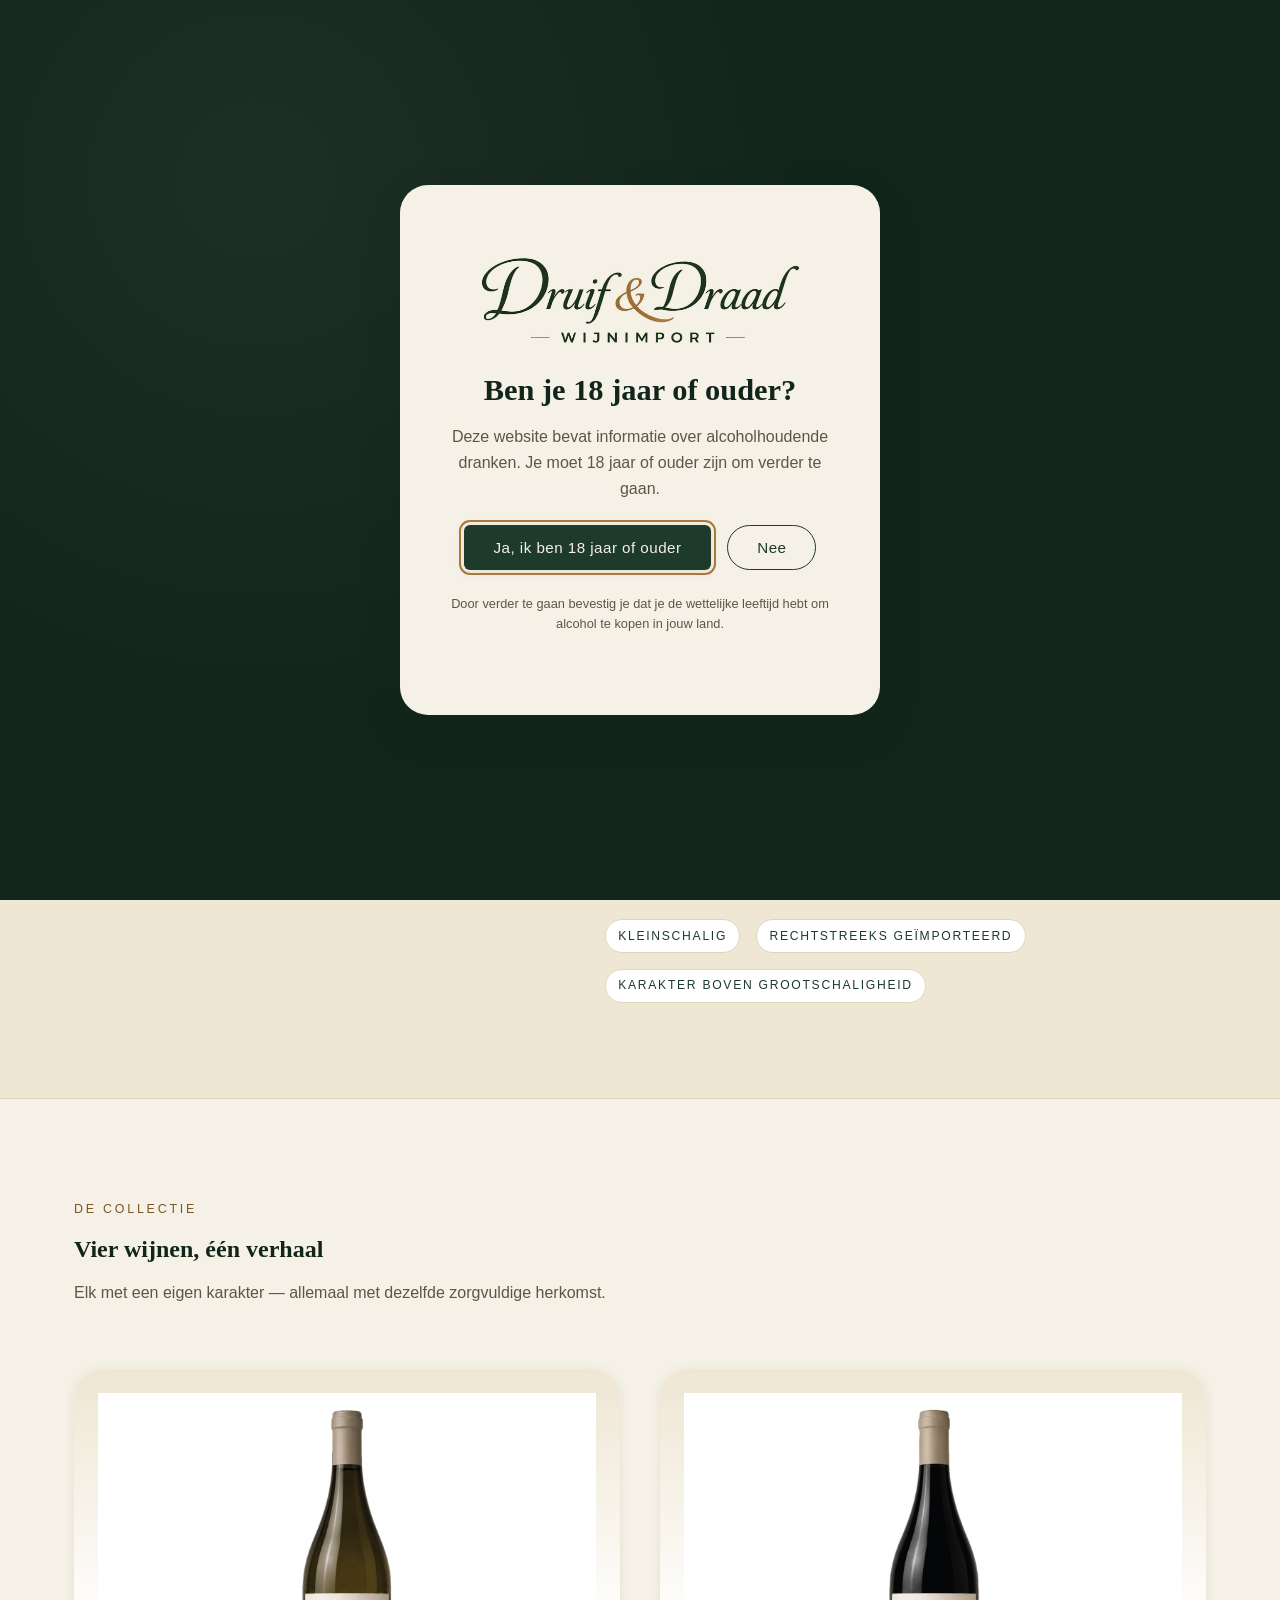
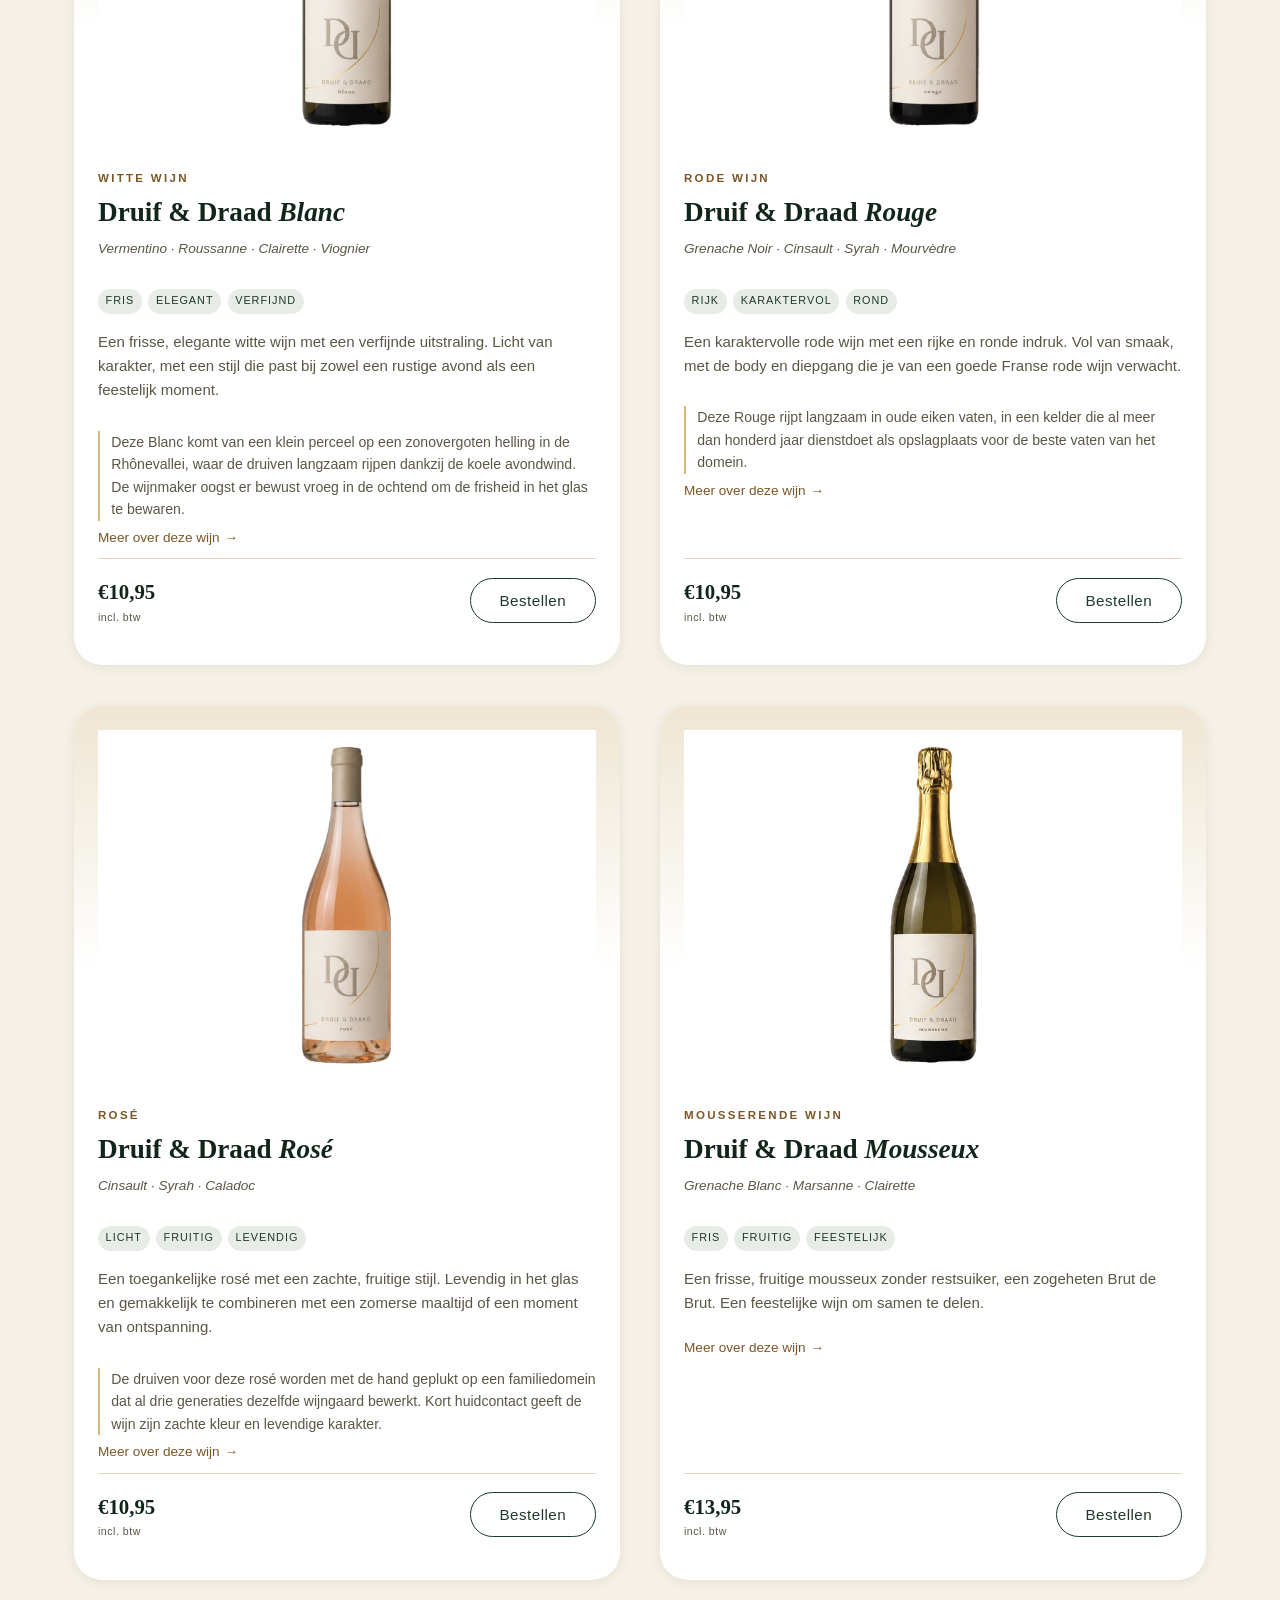
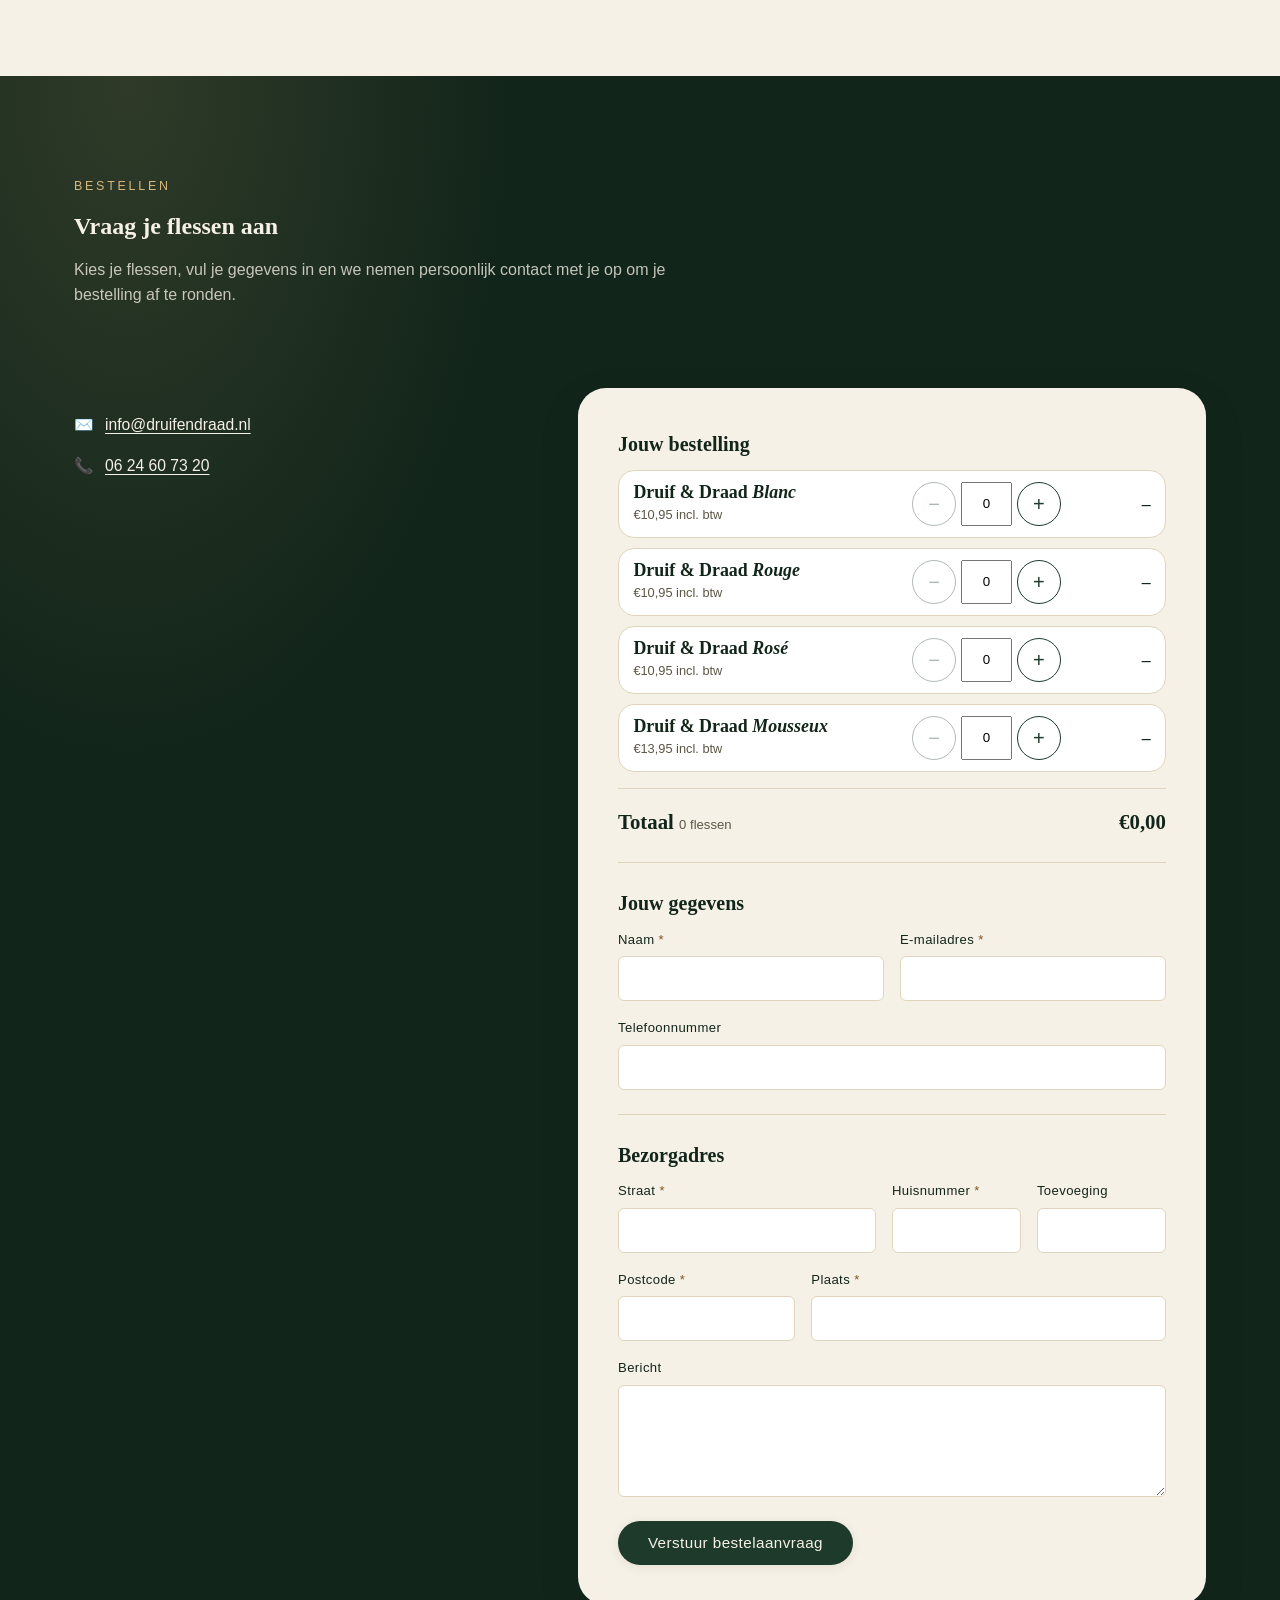
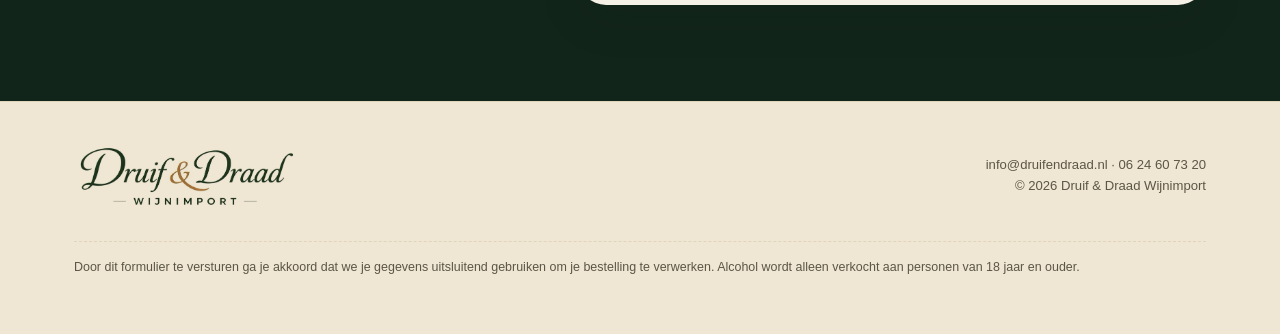
==== commit 30dfef8e: "Formspree, mousseux, prijzen, vier flessen, mobiel menu" ====
--- a/index.html
+++ b/index.html
@@ -4,7 +4,7 @@
   <meta charset="UTF-8">
   <meta name="viewport" content="width=device-width, initial-scale=1">
   <title>Druif &amp; Draad — Franse wijnen, rechtstreeks geïmporteerd</title>
-  <meta name="description" content="Druif & Draad is een kleine, onafhankelijke wijnimporteur van Franse wijnen: Blanc, Rosé en Rouge, met zorg geselecteerd bij kleinschalige domeinen.">
+  <meta name="description" content="Druif & Draad is een kleine, onafhankelijke wijnimporteur van Franse wijnen: Blanc, Rouge, Rosé en Mousseux, met zorg geselecteerd bij kleinschalige domeinen.">
 
   <link rel="icon" type="image/svg+xml" href="assets/img/favicon.svg">
   <link rel="icon" type="image/png" sizes="32x32" href="assets/img/favicon-32.png">
@@ -67,15 +67,15 @@
         <div class="hero__copy reveal">
           <span class="eyebrow" data-i18n="hero.eyebrow">Wijnimport uit Frankrijk</span>
           <h1 class="hero__tagline" data-i18n="hero.tagline">Ontdek. Proef. <em>Deel.</em></h1>
-          <p class="hero__lede" data-i18n="hero.lede">Drie Franse wijnen, rechtstreeks geïmporteerd van kleinschalige domeinen — geselecteerd op karakter, niet op grootschaligheid.</p>
+          <p class="hero__lede" data-i18n="hero.lede">Vier Franse wijnen, rechtstreeks geïmporteerd van kleinschalige domeinen — geselecteerd op karakter, niet op grootschaligheid.</p>
           <div class="hero__actions">
             <a class="btn btn-primary" href="#wijnen" data-i18n="hero.cta1">Bekijk de wijnen</a>
             <a class="btn btn-ghost" href="#verhaal" data-i18n="hero.cta2">Ons verhaal</a>
           </div>
         </div>
         <div class="hero__visual reveal">
-          <img src="assets/img/wines-group.jpg" width="1400" height="990" alt="De drie wijnen van Druif &amp; Draad: Blanc, Rosé en Rouge naast elkaar" loading="eager" decoding="async">
-          <span class="hero__badge" data-i18n="hero.badge">Blanc · Rouge · Rosé</span>
+          <img src="assets/img/wines-group.jpg" width="1400" height="990" alt="Druif &amp; Draad Blanc, Rouge, Rosé en Mousseux naast elkaar" loading="eager" decoding="async">
+          <span class="hero__badge" data-i18n="hero.badge">Blanc · Rouge · Rosé · Mousseux</span>
         </div>
       </div>
     </section>
@@ -104,7 +104,7 @@
       <div class="container">
         <div class="section-heading reveal">
           <span class="eyebrow" data-i18n="wines.eyebrow">De collectie</span>
-          <h2 data-i18n="wines.heading">Drie wijnen, één verhaal</h2>
+          <h2 data-i18n="wines.heading">Vier wijnen, één verhaal</h2>
           <p data-i18n="wines.sub">Elk met een eigen karakter — allemaal met dezelfde zorgvuldige herkomst.</p>
         </div>
 
@@ -127,7 +127,7 @@
               <p class="wine-card__story" data-i18n="wine.blanc.story">Deze Blanc komt van een klein perceel op een zonovergoten helling in de Rhônevallei, waar de druiven langzaam rijpen dankzij de koele avondwind. De wijnmaker oogst er bewust vroeg in de ochtend om de frisheid in het glas te bewaren.</p>
               <a class="wine-card__more" href="wijn-blanc.html" data-i18n="wine.moreCta">Meer over deze wijn <span aria-hidden="true">&rarr;</span></a>
               <div class="wine-card__footer">
-                <div class="wine-card__price">&euro;9,55 <span data-i18n="wine.priceNote">incl. btw</span></div>
+                <div class="wine-card__price">&euro;10,95 <span data-i18n="wine.priceNote">incl. btw</span></div>
                 <button type="button" class="btn btn-ghost btn-order-wine" data-wine="blanc" data-i18n="wine.orderCta">Bestellen</button>
               </div>
             </div>
@@ -151,7 +151,7 @@
               <p class="wine-card__story" data-i18n="wine.rouge.story">Deze Rouge rijpt langzaam in oude eiken vaten, in een kelder die al meer dan honderd jaar dienstdoet als opslagplaats voor de beste vaten van het domein.</p>
               <a class="wine-card__more" href="wijn-rouge.html" data-i18n="wine.moreCta">Meer over deze wijn <span aria-hidden="true">&rarr;</span></a>
               <div class="wine-card__footer">
-                <div class="wine-card__price">&euro;9,55 <span data-i18n="wine.priceNote">incl. btw</span></div>
+                <div class="wine-card__price">&euro;10,95 <span data-i18n="wine.priceNote">incl. btw</span></div>
                 <button type="button" class="btn btn-ghost btn-order-wine" data-wine="rouge" data-i18n="wine.orderCta">Bestellen</button>
               </div>
             </div>
@@ -175,8 +175,30 @@
               <p class="wine-card__story" data-i18n="wine.rose.story">De druiven voor deze ros&eacute; worden met de hand geplukt op een familiedomein dat al drie generaties dezelfde wijngaard bewerkt. Kort huidcontact geeft de wijn zijn zachte kleur en levendige karakter.</p>
               <a class="wine-card__more" href="wijn-rose.html" data-i18n="wine.moreCta">Meer over deze wijn <span aria-hidden="true">&rarr;</span></a>
               <div class="wine-card__footer">
-                <div class="wine-card__price">&euro;9,55 <span data-i18n="wine.priceNote">incl. btw</span></div>
+                <div class="wine-card__price">&euro;10,95 <span data-i18n="wine.priceNote">incl. btw</span></div>
                 <button type="button" class="btn btn-ghost btn-order-wine" data-wine="rose" data-i18n="wine.orderCta">Bestellen</button>
+              </div>
+            </div>
+          </article>
+          <!-- Mousseux -->
+          <article class="wine-card reveal">
+            <a class="wine-card__figure" href="wijn-mousseux.html" aria-label="Meer over Druif &amp; Draad Mousseux">
+              <img src="assets/img/wine-mousseux.jpg" width="1400" height="990" alt="Fles Druif &amp; Draad Mousseux" loading="lazy" decoding="async">
+            </a>
+            <div class="wine-card__body">
+              <span class="wine-card__type" data-i18n="wine.mousseux.type">Mousserende wijn</span>
+              <h3 class="wine-card__name"><a href="wijn-mousseux.html">Druif &amp; Draad <em>Mousseux</em></a></h3>
+              <p class="wine-card__grapes">Grenache Blanc · Marsanne · Clairette</p>
+              <ul class="wine-card__keywords">
+                <li data-i18n="wine.mousseux.kw1">Fris</li>
+                <li data-i18n="wine.mousseux.kw2">Fruitig</li>
+                <li data-i18n="wine.mousseux.kw3">Feestelijk</li>
+              </ul>
+              <p class="wine-card__desc" data-i18n="wine.mousseux.desc">Een frisse, fruitige mousseux zonder restsuiker, een zogeheten Brut de Brut. Een feestelijke wijn om samen te delen.</p>
+              <a class="wine-card__more" href="wijn-mousseux.html" data-i18n="wine.moreCta">Meer over deze wijn <span aria-hidden="true">&rarr;</span></a>
+              <div class="wine-card__footer">
+                <div class="wine-card__price">&euro;13,95 <span data-i18n="wine.priceNote">incl. btw</span></div>
+                <button type="button" class="btn btn-ghost btn-order-wine" data-wine="mousseux" data-i18n="wine.orderCta">Bestellen</button>
               </div>
             </div>
           </article>
@@ -190,7 +212,7 @@
         <div class="section-heading reveal">
           <span class="eyebrow" data-i18n="order.eyebrow">Bestellen</span>
           <h2 data-i18n="order.heading">Vraag je flessen aan</h2>
-          <p data-i18n="order.sub">Vul het formulier in en we nemen persoonlijk contact met je op om je bestelling af te ronden.</p>
+          <p data-i18n="order.sub">Kies je flessen, vul je gegevens in en we nemen persoonlijk contact met je op om je bestelling af te ronden.</p>
         </div>
 
         <div class="order-layout">
@@ -198,53 +220,121 @@
             <ul class="order-info__list">
               <li>✉️ <a href="mailto:info@druifendraad.nl">info@druifendraad.nl</a></li>
               <li>📞 <a href="tel:+31624607320">06 24 60 73 20</a></li>
-              <li><strong>&euro;9,55</strong> <span data-i18n="order.perBottle">per fles, incl. btw</span></li>
             </ul>
           </div>
 
           <form class="order-form reveal" id="order-form" novalidate>
-            <!-- NOTE: replace with your own Formspree endpoint (or other form backend)
-                 before publishing — see https://formspree.io -->
-            <input type="hidden" name="_subject" value="Nieuwe bestelaanvraag — Druif &amp; Draad">
-
-            <div class="form-row two-col">
-              <div class="field">
-                <label for="f-name" class="field-required" data-i18n="order.name">Naam</label>
-                <input type="text" id="f-name" name="naam" autocomplete="name" required>
-              </div>
-              <div class="field">
-                <label for="f-email" class="field-required" data-i18n="order.email">E-mailadres</label>
-                <input type="email" id="f-email" name="email" autocomplete="email" required>
-              </div>
-            </div>
-
-            <div class="form-row two-col">
+            <p class="visually-hidden" aria-hidden="true">
+              <label>Niet invullen <input type="text" name="_gotcha" tabindex="-1" autocomplete="off"></label>
+            </p>
+            <fieldset class="order-fieldset">
+              <legend data-i18n="order.yourOrder">Jouw bestelling</legend>
+              <div class="order-lines">
+                <div class="order-line" data-wine="blanc" data-name="Blanc" data-price="10.95">
+                  <div class="order-line__info">
+                    <span class="order-line__name">Druif &amp; Draad <em>Blanc</em></span>
+                    <span class="order-line__price">&euro;10,95 <span data-i18n="wine.priceNote">incl. btw</span></span>
+                  </div>
+                  <div class="stepper">
+                    <button type="button" class="stepper__btn" data-step="-1" data-i18n-aria="order.less" aria-label="Minder">&minus;</button>
+                    <input class="order-qty" type="number" name="aantal_blanc" min="0" max="99" value="0" inputmode="numeric" data-i18n-aria="order.qtyBlanc" aria-label="Aantal flessen Blanc">
+                    <button type="button" class="stepper__btn" data-step="1" data-i18n-aria="order.more" aria-label="Meer">+</button>
+                  </div>
+                  <span class="order-line__sub">&ndash;</span>
+                </div>
+
+                <div class="order-line" data-wine="rouge" data-name="Rouge" data-price="10.95">
+                  <div class="order-line__info">
+                    <span class="order-line__name">Druif &amp; Draad <em>Rouge</em></span>
+                    <span class="order-line__price">&euro;10,95 <span data-i18n="wine.priceNote">incl. btw</span></span>
+                  </div>
+                  <div class="stepper">
+                    <button type="button" class="stepper__btn" data-step="-1" data-i18n-aria="order.less" aria-label="Minder">&minus;</button>
+                    <input class="order-qty" type="number" name="aantal_rouge" min="0" max="99" value="0" inputmode="numeric" data-i18n-aria="order.qtyRouge" aria-label="Aantal flessen Rouge">
+                    <button type="button" class="stepper__btn" data-step="1" data-i18n-aria="order.more" aria-label="Meer">+</button>
+                  </div>
+                  <span class="order-line__sub">&ndash;</span>
+                </div>
+
+                <div class="order-line" data-wine="rose" data-name="Rosé" data-price="10.95">
+                  <div class="order-line__info">
+                    <span class="order-line__name">Druif &amp; Draad <em>Ros&eacute;</em></span>
+                    <span class="order-line__price">&euro;10,95 <span data-i18n="wine.priceNote">incl. btw</span></span>
+                  </div>
+                  <div class="stepper">
+                    <button type="button" class="stepper__btn" data-step="-1" data-i18n-aria="order.less" aria-label="Minder">&minus;</button>
+                    <input class="order-qty" type="number" name="aantal_rose" min="0" max="99" value="0" inputmode="numeric" data-i18n-aria="order.qtyRose" aria-label="Aantal flessen Rosé">
+                    <button type="button" class="stepper__btn" data-step="1" data-i18n-aria="order.more" aria-label="Meer">+</button>
+                  </div>
+                  <span class="order-line__sub">&ndash;</span>
+                </div>
+
+                <div class="order-line" data-wine="mousseux" data-name="Mousseux" data-price="13.95">
+                  <div class="order-line__info">
+                    <span class="order-line__name">Druif &amp; Draad <em>Mousseux</em></span>
+                    <span class="order-line__price">&euro;13,95 <span data-i18n="wine.priceNote">incl. btw</span></span>
+                  </div>
+                  <div class="stepper">
+                    <button type="button" class="stepper__btn" data-step="-1" data-i18n-aria="order.less" aria-label="Minder">&minus;</button>
+                    <input class="order-qty" type="number" name="aantal_mousseux" min="0" max="99" value="0" inputmode="numeric" data-i18n-aria="order.qtyMousseux" aria-label="Aantal flessen Mousseux">
+                    <button type="button" class="stepper__btn" data-step="1" data-i18n-aria="order.more" aria-label="Meer">+</button>
+                  </div>
+                  <span class="order-line__sub">&ndash;</span>
+                </div>
+              </div>
+
+              <div class="order-total" aria-live="polite">
+                <span><span data-i18n="order.total">Totaal</span> <small id="order-total-count">0 flessen</small></span>
+                <strong id="order-total-amount">&euro;0,00</strong>
+              </div>
+              <p class="order-lines-error" id="order-lines-error" role="alert" hidden></p>
+            </fieldset>
+
+            <fieldset class="order-fieldset">
+              <legend data-i18n="order.contact">Jouw gegevens</legend>
+              <div class="form-row two-col">
+                <div class="field">
+                  <label for="f-name" class="field-required" data-i18n="order.name">Naam</label>
+                  <input type="text" id="f-name" name="naam" autocomplete="name" required>
+                </div>
+                <div class="field">
+                  <label for="f-email" class="field-required" data-i18n="order.email">E-mailadres</label>
+                  <input type="email" id="f-email" name="email" autocomplete="email" required>
+                </div>
+              </div>
               <div class="field">
                 <label for="f-phone" data-i18n="order.phone">Telefoonnummer <span class="hint" data-i18n="order.optional">(optioneel)</span></label>
                 <input type="tel" id="f-phone" name="telefoon" autocomplete="tel">
               </div>
-              <div class="field">
-                <label for="f-wine" class="field-required" data-i18n="order.wine">Gewenste wijn</label>
-                <select id="f-wine" name="wijn" required>
-                  <option value="" data-i18n="order.wineChoose">Kies een wijn…</option>
-                  <option value="Blanc" data-i18n="order.wineBlanc">Blanc</option>
-                  <option value="Rouge" data-i18n="order.wineRouge">Rouge</option>
-                  <option value="Rosé" data-i18n="order.wineRose">Ros&eacute;</option>
-                  <option value="Proefpakket (alle drie)" data-i18n="order.wineAll">Proefpakket (alle drie)</option>
-                </select>
-              </div>
-            </div>
-
-            <div class="form-row two-col">
-              <div class="field">
-                <label for="f-qty" class="field-required" data-i18n="order.qty">Aantal flessen</label>
-                <input type="number" id="f-qty" name="aantal" min="1" value="6" required>
-              </div>
-              <div class="field">
-                <label for="f-postcode" data-i18n="order.postcode">Postcode <span class="hint" data-i18n="order.optional">(optioneel)</span></label>
-                <input type="text" id="f-postcode" name="postcode" autocomplete="postal-code">
-              </div>
-            </div>
+            </fieldset>
+
+            <fieldset class="order-fieldset">
+              <legend data-i18n="order.address">Bezorgadres</legend>
+              <div class="form-row address-street">
+                <div class="field">
+                  <label for="f-street" class="field-required" data-i18n="order.street">Straat</label>
+                  <input type="text" id="f-street" name="straat" autocomplete="address-line1" required>
+                </div>
+                <div class="field">
+                  <label for="f-number" class="field-required" data-i18n="order.houseNumber">Huisnummer</label>
+                  <input type="text" id="f-number" name="huisnummer" inputmode="numeric" autocomplete="off" required>
+                </div>
+                <div class="field">
+                  <label for="f-addition" data-i18n="order.addition">Toevoeging</label>
+                  <input type="text" id="f-addition" name="toevoeging" autocomplete="off">
+                </div>
+              </div>
+              <div class="form-row address-city">
+                <div class="field">
+                  <label for="f-postcode" class="field-required" data-i18n="order.postcode">Postcode</label>
+                  <input type="text" id="f-postcode" name="postcode" autocomplete="postal-code" pattern="[1-9][0-9]{3} ?[A-Za-z]{2}" maxlength="7" required>
+                </div>
+                <div class="field">
+                  <label for="f-city" class="field-required" data-i18n="order.city">Plaats</label>
+                  <input type="text" id="f-city" name="plaats" autocomplete="address-level2" required>
+                </div>
+              </div>
+            </fieldset>
 
             <div class="field">
               <label for="f-message" data-i18n="order.message">Bericht <span class="hint" data-i18n="order.optional">(optioneel)</span></label>
--- a/css/style.css
+++ b/css/style.css
@@ -280,6 +280,9 @@
   display: none;
   background: transparent;
   border: none;
+  -webkit-appearance: none;
+  appearance: none;
+  -webkit-tap-highlight-color: transparent;
   width: 44px;
   height: 44px;
   border-radius: var(--radius-sm);
@@ -298,8 +301,8 @@
   transition: transform var(--dur-fast) var(--ease-out), opacity var(--dur-fast) var(--ease-out);
 }
 .nav-toggle span { top: 21px; }
-.nav-toggle span::before { content: ""; top: -7px; }
-.nav-toggle span::after { content: ""; top: 7px; }
+.nav-toggle span::before { content: ""; top: -7px; left: 0; right: 0; }
+.nav-toggle span::after { content: ""; top: 7px; left: 0; right: 0; }
 .nav-toggle[aria-expanded="true"] span { background: transparent; }
 .nav-toggle[aria-expanded="true"] span::before { transform: translateY(7px) rotate(45deg); }
 .nav-toggle[aria-expanded="true"] span::after { transform: translateY(-7px) rotate(-45deg); }
@@ -369,6 +372,16 @@
     box-shadow: var(--shadow-md);
   }
   .site-nav.is-open { transform: translateX(0); }
+  .nav-backdrop {
+    position: fixed;
+    inset: 0;
+    z-index: 899;
+    background: rgba(27, 22, 16, 0.32);
+    opacity: 0;
+    visibility: hidden;
+    transition: opacity var(--dur-base) var(--ease-out), visibility var(--dur-base) var(--ease-out);
+  }
+  .nav-backdrop.is-open { opacity: 1; visibility: visible; }
   .nav-links { flex-direction: column; gap: var(--space-2); }
   .nav-links a { font-size: 1.1rem; }
   .lang-switch { margin-top: var(--space-3); }
@@ -518,7 +531,7 @@
   grid-template-columns: 1fr;
 }
 @media (min-width: 720px) {
-  .wines-grid { grid-template-columns: repeat(3, 1fr); }
+  .wines-grid { grid-template-columns: repeat(2, 1fr); }
 }
 
 .wine-card {
@@ -808,7 +821,7 @@
   grid-template-columns: 1fr;
 }
 @media (min-width: 620px) {
-  .wine-detail__others-grid { grid-template-columns: repeat(2, 1fr); }
+  .wine-detail__others-grid { grid-template-columns: repeat(auto-fit, minmax(15rem, 1fr)); }
 }
 .wine-detail__other-card {
   display: flex;
@@ -892,7 +905,10 @@
 @media (min-width: 620px) {
   .form-row.two-col { grid-template-columns: 1fr 1fr; }
 }
-.field { display: grid; gap: 0.4rem; }
+.field { display: grid; gap: 0.4rem; min-width: 0; }
+.field input,
+.field select,
+.field textarea { width: 100%; min-width: 0; }
 .field label {
   font-size: 0.82rem;
   letter-spacing: 0.03em;
@@ -919,6 +935,128 @@
 .field textarea:focus { border-color: var(--color-accent); }
 .field-required::after { content: " *"; color: var(--color-accent-strong); }
 
+.order-fieldset {
+  border: 0;
+  padding: 0;
+  margin: 0;
+  min-width: 0;
+  display: grid;
+  gap: var(--space-2);
+}
+.order-fieldset + .order-fieldset { margin-top: var(--space-1); }
+.order-fieldset + .order-fieldset legend {
+  width: 100%;
+  border-top: 1px solid var(--color-border);
+  padding-top: var(--space-3);
+}
+.order-fieldset legend {
+  font-family: var(--font-display);
+  font-size: 1.25rem;
+  font-weight: 600;
+  color: var(--color-primary-strong);
+  padding: 0;
+  margin-bottom: 0.6rem;
+}
+
+.order-lines { display: grid; gap: 0.6rem; }
+.order-line {
+  display: grid;
+  grid-template-columns: minmax(0, 1fr) auto auto;
+  align-items: center;
+  gap: 0.5rem var(--space-2);
+  background: var(--color-surface);
+  border: 1.5px solid var(--color-border);
+  border-radius: var(--radius-md);
+  padding: 0.7rem 0.9rem;
+  transition: border-color var(--dur-fast) var(--ease-out), box-shadow var(--dur-fast) var(--ease-out);
+}
+.order-line.has-qty {
+  border-color: var(--color-accent);
+  box-shadow: var(--shadow-sm);
+}
+.order-line__info { display: grid; gap: 0.1rem; min-width: 0; }
+.order-line__name {
+  font-family: var(--font-display);
+  font-size: 1.12rem;
+  font-weight: 600;
+  color: var(--color-primary-strong);
+  line-height: 1.2;
+}
+.order-line__price { font-size: 0.8rem; color: var(--color-text-soft); }
+.order-line__sub {
+  min-width: 4.6rem;
+  text-align: right;
+  font-family: var(--font-display);
+  font-size: 1.1rem;
+  font-weight: 600;
+  color: var(--color-primary-strong);
+}
+
+.stepper { display: inline-flex; align-items: center; gap: 0.3rem; }
+.stepper__btn {
+  width: 44px;
+  height: 44px;
+  border-radius: 50%;
+  border: 1.5px solid var(--color-primary);
+  background: transparent;
+  color: var(--color-primary);
+  font-size: 1.25rem;
+  line-height: 1;
+  cursor: pointer;
+  transition: background-color var(--dur-fast) var(--ease-out), color var(--dur-fast) var(--ease-out);
+}
+.stepper__btn:hover { background: var(--color-primary); color: var(--color-on-primary); }
+.stepper__btn:disabled { opacity: 0.35; cursor: not-allowed; background: transparent; color: var(--color-primary); }
+.order-form .stepper .order-qty {
+  width: 3.2rem;
+  min-height: 44px;
+  text-align: center;
+  padding: 0.5em 0.2em;
+  -moz-appearance: textfield;
+  appearance: textfield;
+}
+.order-form .stepper .order-qty::-webkit-outer-spin-button,
+.order-form .stepper .order-qty::-webkit-inner-spin-button { -webkit-appearance: none; margin: 0; }
+
+.order-total {
+  display: flex;
+  align-items: baseline;
+  justify-content: space-between;
+  gap: var(--space-2);
+  padding-top: var(--space-2);
+  border-top: 1px solid var(--color-border);
+  font-family: var(--font-display);
+  font-size: 1.3rem;
+  font-weight: 600;
+  color: var(--color-primary-strong);
+}
+.order-total small {
+  font-family: var(--font-body);
+  font-size: 0.82rem;
+  font-weight: 400;
+  color: var(--color-text-soft);
+}
+.order-lines-error {
+  margin: 0;
+  font-size: 0.9rem;
+  border-radius: var(--radius-sm);
+  padding: 0.7em 1em;
+  background: #F6E4DA;
+  color: #7A3B1E;
+}
+
+.form-row.address-street { grid-template-columns: 1fr; }
+.form-row.address-city { grid-template-columns: 1fr; }
+@media (min-width: 620px) {
+  .form-row.address-street { grid-template-columns: minmax(0, 2fr) minmax(0, 1fr) minmax(0, 1fr); }
+  .form-row.address-city { grid-template-columns: minmax(0, 1fr) minmax(0, 2fr); }
+}
+@media (max-width: 479px) {
+  .order-line { grid-template-columns: 1fr auto; }
+  .order-line__info { grid-column: 1 / -1; }
+  .order-line__sub { text-align: right; }
+}
+
 .order-form__footer {
   display: flex;
   align-items: center;
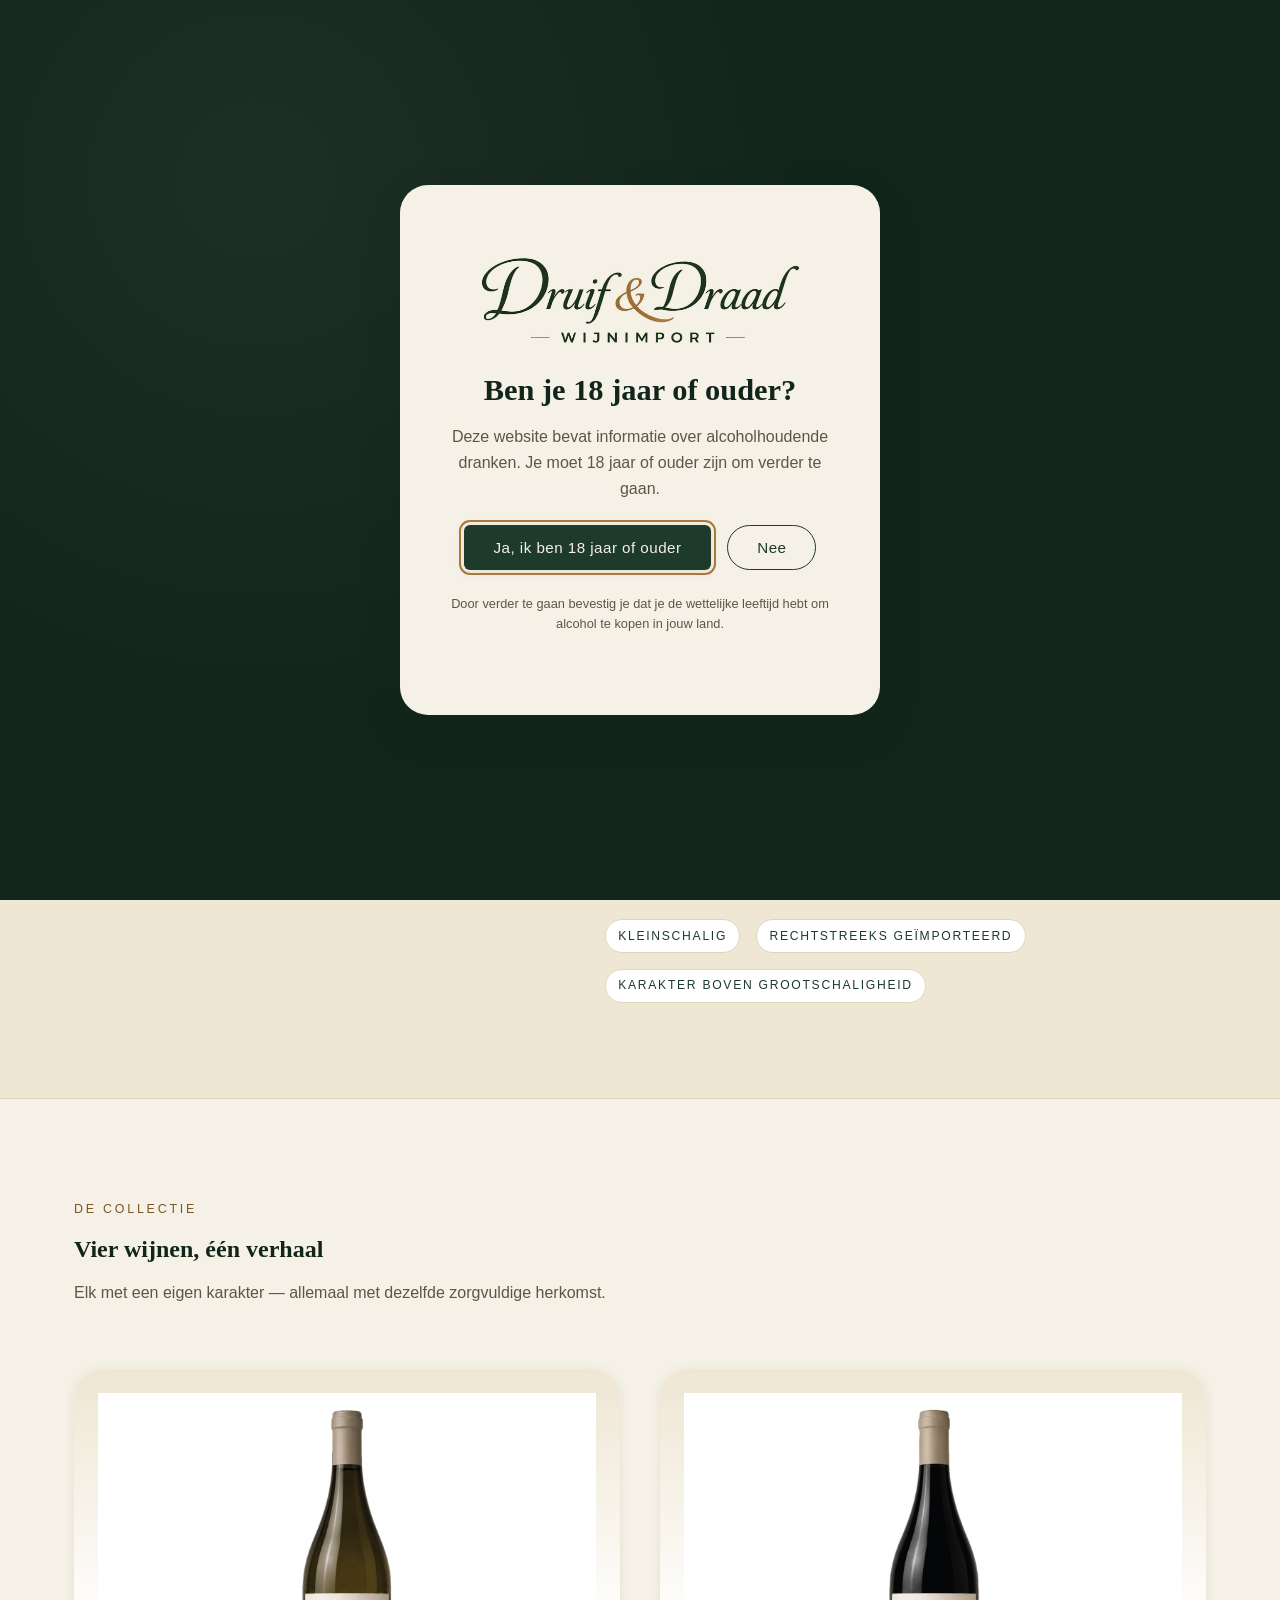
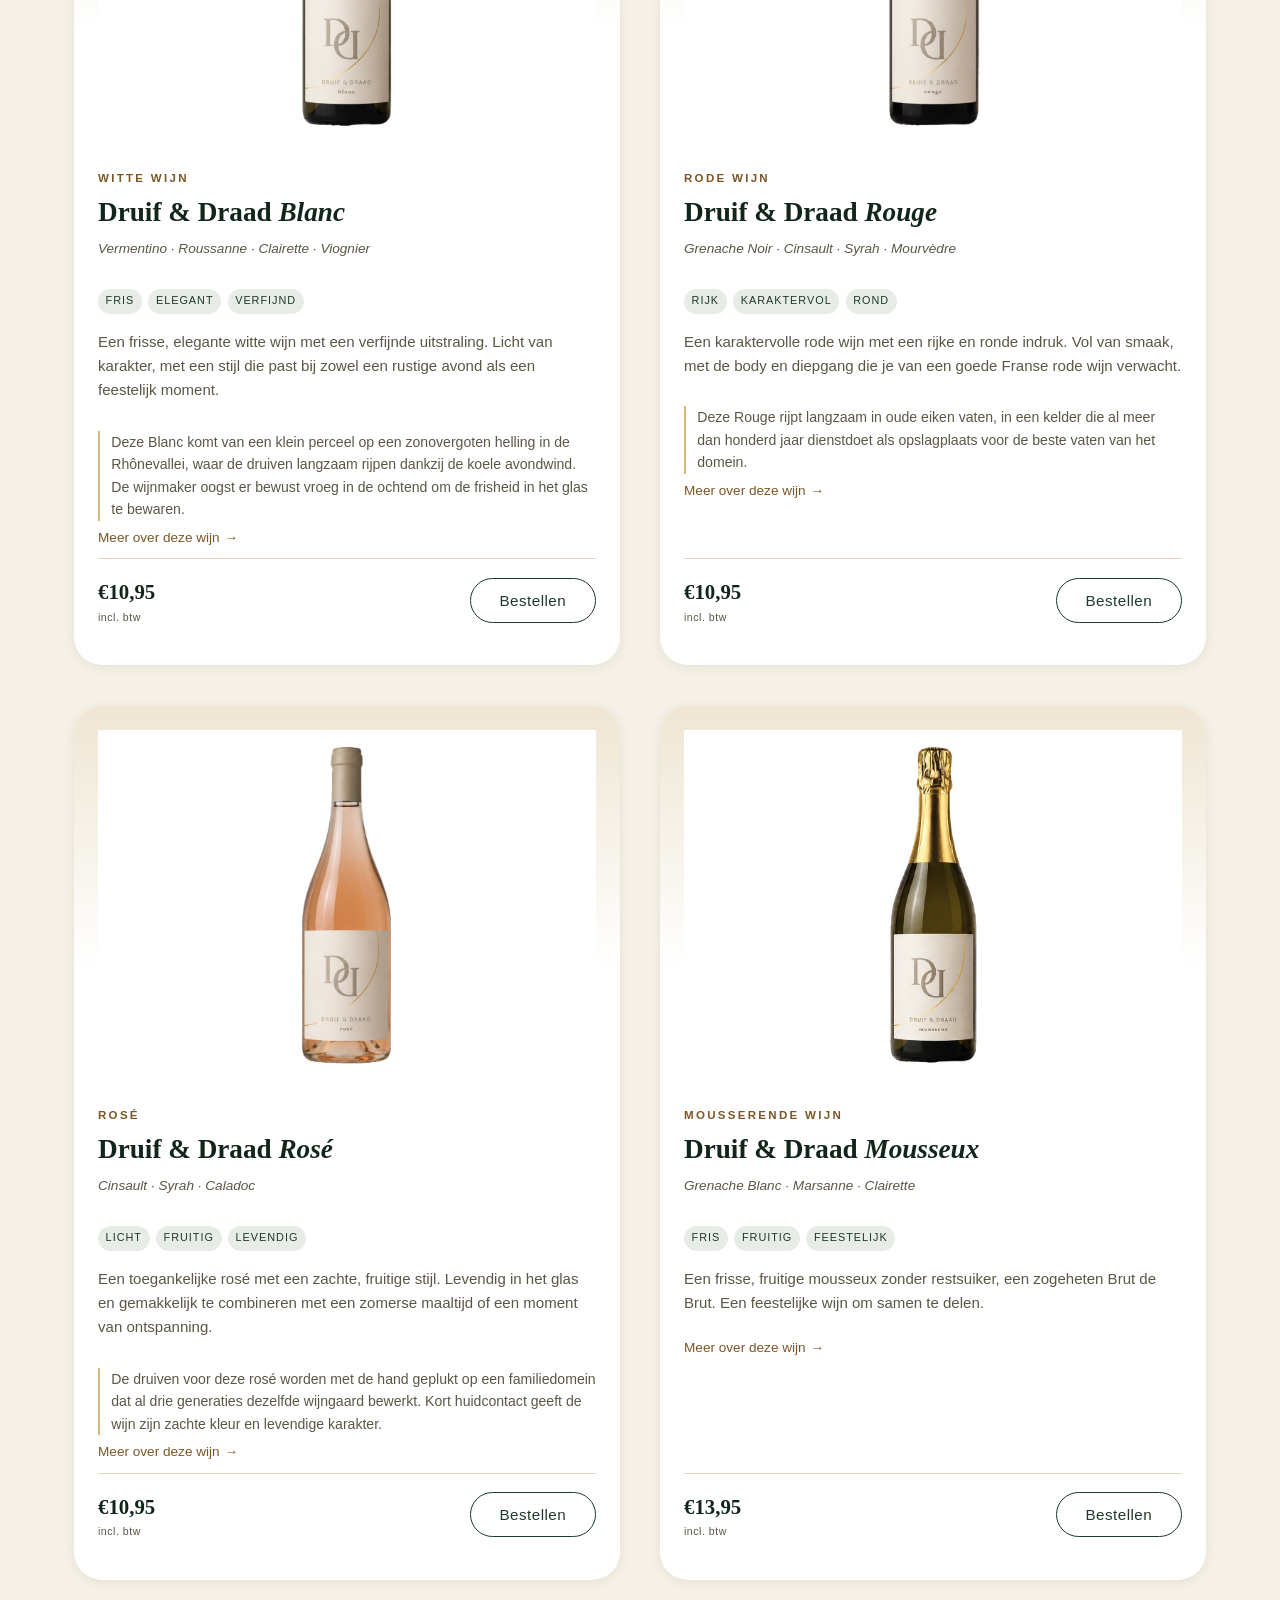
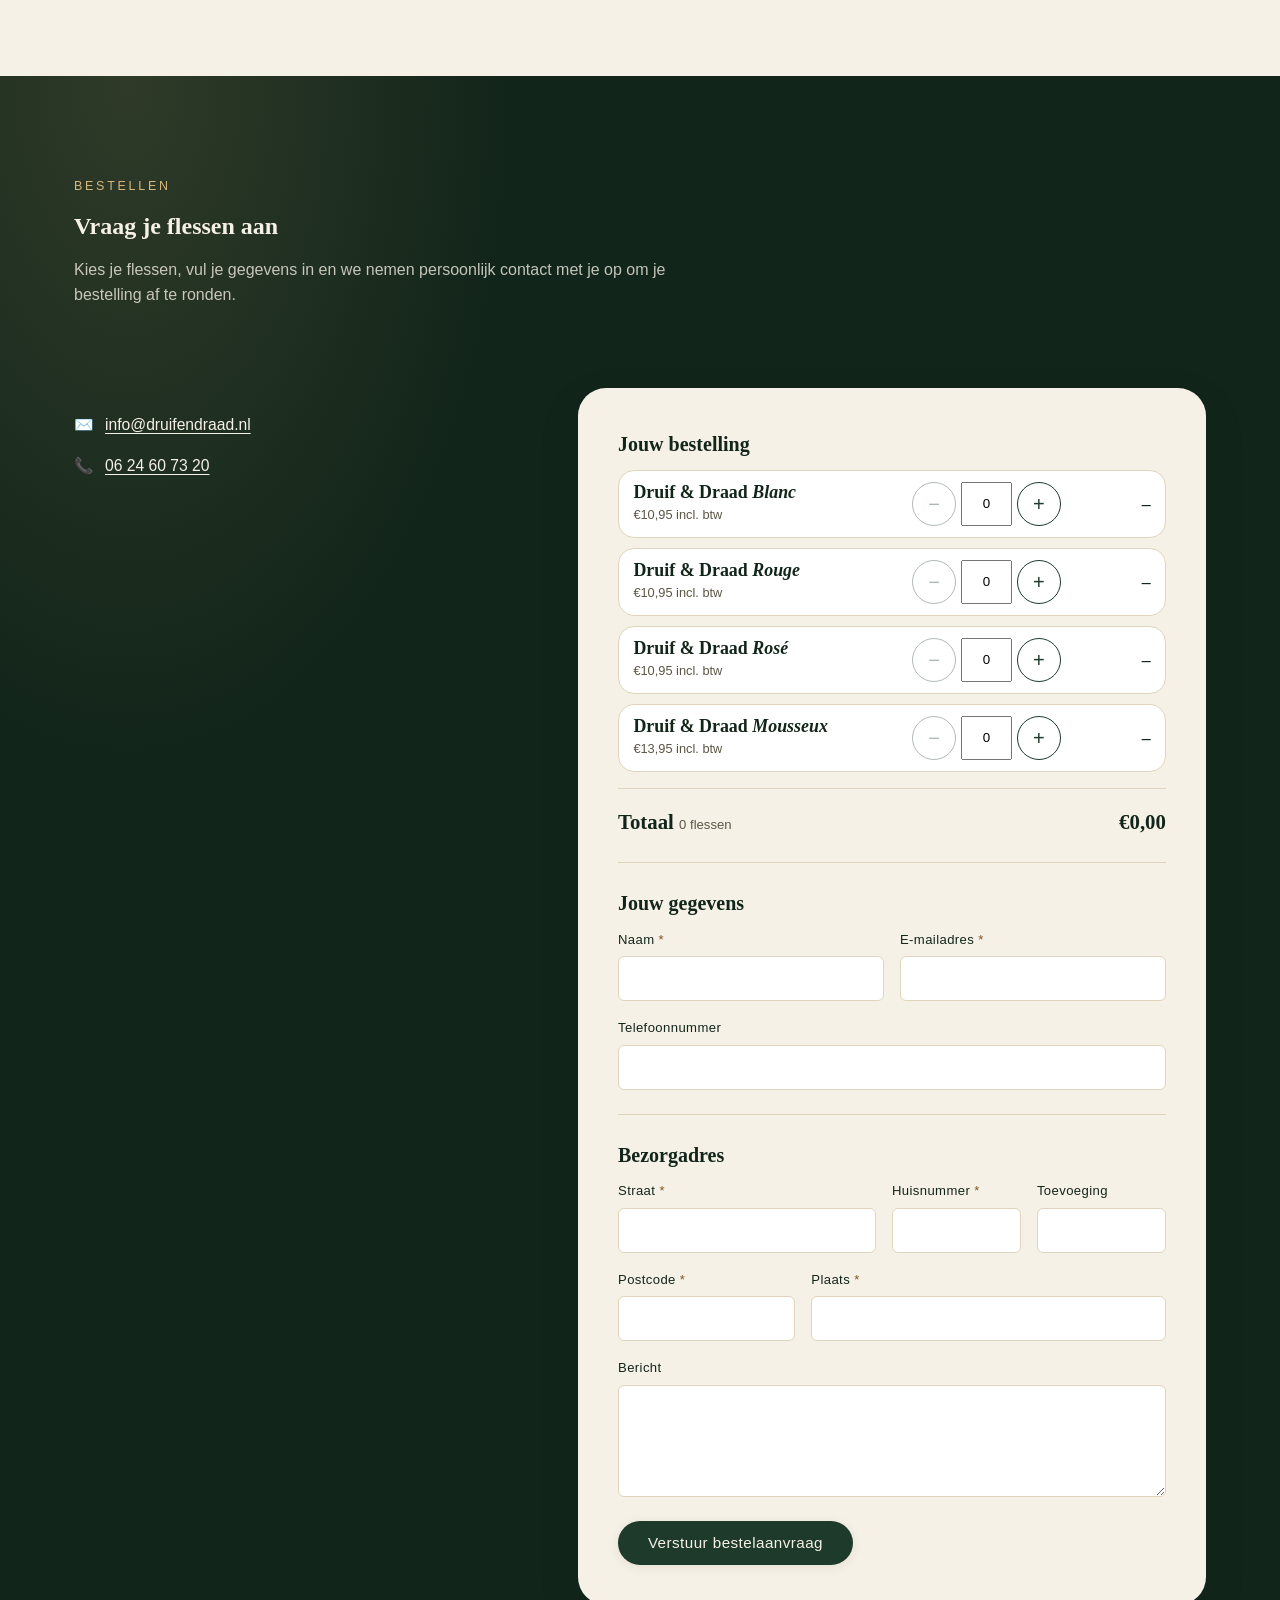
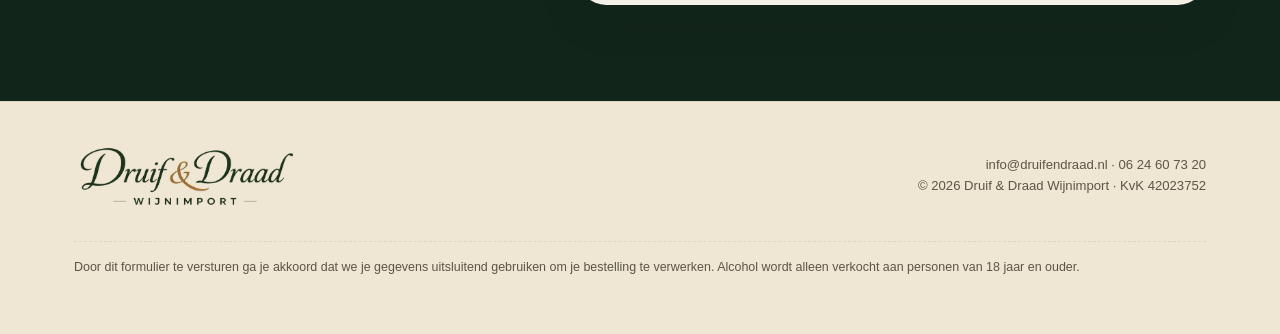
==== commit 795b59c4: "Nieuwe site met back office, KvK in footer" ====
--- a/index.html
+++ b/index.html
@@ -127,7 +127,7 @@
               <p class="wine-card__story" data-i18n="wine.blanc.story">Deze Blanc komt van een klein perceel op een zonovergoten helling in de Rhônevallei, waar de druiven langzaam rijpen dankzij de koele avondwind. De wijnmaker oogst er bewust vroeg in de ochtend om de frisheid in het glas te bewaren.</p>
               <a class="wine-card__more" href="wijn-blanc.html" data-i18n="wine.moreCta">Meer over deze wijn <span aria-hidden="true">&rarr;</span></a>
               <div class="wine-card__footer">
-                <div class="wine-card__price">&euro;10,95 <span data-i18n="wine.priceNote">incl. btw</span></div>
+                <div class="wine-card__price" data-price-for="blanc">&euro;10,95 <span data-i18n="wine.priceNote">incl. btw</span></div>
                 <button type="button" class="btn btn-ghost btn-order-wine" data-wine="blanc" data-i18n="wine.orderCta">Bestellen</button>
               </div>
             </div>
@@ -151,7 +151,7 @@
               <p class="wine-card__story" data-i18n="wine.rouge.story">Deze Rouge rijpt langzaam in oude eiken vaten, in een kelder die al meer dan honderd jaar dienstdoet als opslagplaats voor de beste vaten van het domein.</p>
               <a class="wine-card__more" href="wijn-rouge.html" data-i18n="wine.moreCta">Meer over deze wijn <span aria-hidden="true">&rarr;</span></a>
               <div class="wine-card__footer">
-                <div class="wine-card__price">&euro;10,95 <span data-i18n="wine.priceNote">incl. btw</span></div>
+                <div class="wine-card__price" data-price-for="rouge">&euro;10,95 <span data-i18n="wine.priceNote">incl. btw</span></div>
                 <button type="button" class="btn btn-ghost btn-order-wine" data-wine="rouge" data-i18n="wine.orderCta">Bestellen</button>
               </div>
             </div>
@@ -175,7 +175,7 @@
               <p class="wine-card__story" data-i18n="wine.rose.story">De druiven voor deze ros&eacute; worden met de hand geplukt op een familiedomein dat al drie generaties dezelfde wijngaard bewerkt. Kort huidcontact geeft de wijn zijn zachte kleur en levendige karakter.</p>
               <a class="wine-card__more" href="wijn-rose.html" data-i18n="wine.moreCta">Meer over deze wijn <span aria-hidden="true">&rarr;</span></a>
               <div class="wine-card__footer">
-                <div class="wine-card__price">&euro;10,95 <span data-i18n="wine.priceNote">incl. btw</span></div>
+                <div class="wine-card__price" data-price-for="rose">&euro;10,95 <span data-i18n="wine.priceNote">incl. btw</span></div>
                 <button type="button" class="btn btn-ghost btn-order-wine" data-wine="rose" data-i18n="wine.orderCta">Bestellen</button>
               </div>
             </div>
@@ -197,7 +197,7 @@
               <p class="wine-card__desc" data-i18n="wine.mousseux.desc">Een frisse, fruitige mousseux zonder restsuiker, een zogeheten Brut de Brut. Een feestelijke wijn om samen te delen.</p>
               <a class="wine-card__more" href="wijn-mousseux.html" data-i18n="wine.moreCta">Meer over deze wijn <span aria-hidden="true">&rarr;</span></a>
               <div class="wine-card__footer">
-                <div class="wine-card__price">&euro;13,95 <span data-i18n="wine.priceNote">incl. btw</span></div>
+                <div class="wine-card__price" data-price-for="mousseux">&euro;13,95 <span data-i18n="wine.priceNote">incl. btw</span></div>
                 <button type="button" class="btn btn-ghost btn-order-wine" data-wine="mousseux" data-i18n="wine.orderCta">Bestellen</button>
               </div>
             </div>
@@ -233,7 +233,7 @@
                 <div class="order-line" data-wine="blanc" data-name="Blanc" data-price="10.95">
                   <div class="order-line__info">
                     <span class="order-line__name">Druif &amp; Draad <em>Blanc</em></span>
-                    <span class="order-line__price">&euro;10,95 <span data-i18n="wine.priceNote">incl. btw</span></span>
+                    <span class="order-line__price" data-price-for="blanc">&euro;10,95 <span data-i18n="wine.priceNote">incl. btw</span></span>
                   </div>
                   <div class="stepper">
                     <button type="button" class="stepper__btn" data-step="-1" data-i18n-aria="order.less" aria-label="Minder">&minus;</button>
@@ -246,7 +246,7 @@
                 <div class="order-line" data-wine="rouge" data-name="Rouge" data-price="10.95">
                   <div class="order-line__info">
                     <span class="order-line__name">Druif &amp; Draad <em>Rouge</em></span>
-                    <span class="order-line__price">&euro;10,95 <span data-i18n="wine.priceNote">incl. btw</span></span>
+                    <span class="order-line__price" data-price-for="rouge">&euro;10,95 <span data-i18n="wine.priceNote">incl. btw</span></span>
                   </div>
                   <div class="stepper">
                     <button type="button" class="stepper__btn" data-step="-1" data-i18n-aria="order.less" aria-label="Minder">&minus;</button>
@@ -259,7 +259,7 @@
                 <div class="order-line" data-wine="rose" data-name="Rosé" data-price="10.95">
                   <div class="order-line__info">
                     <span class="order-line__name">Druif &amp; Draad <em>Ros&eacute;</em></span>
-                    <span class="order-line__price">&euro;10,95 <span data-i18n="wine.priceNote">incl. btw</span></span>
+                    <span class="order-line__price" data-price-for="rose">&euro;10,95 <span data-i18n="wine.priceNote">incl. btw</span></span>
                   </div>
                   <div class="stepper">
                     <button type="button" class="stepper__btn" data-step="-1" data-i18n-aria="order.less" aria-label="Minder">&minus;</button>
@@ -272,7 +272,7 @@
                 <div class="order-line" data-wine="mousseux" data-name="Mousseux" data-price="13.95">
                   <div class="order-line__info">
                     <span class="order-line__name">Druif &amp; Draad <em>Mousseux</em></span>
-                    <span class="order-line__price">&euro;13,95 <span data-i18n="wine.priceNote">incl. btw</span></span>
+                    <span class="order-line__price" data-price-for="mousseux">&euro;13,95 <span data-i18n="wine.priceNote">incl. btw</span></span>
                   </div>
                   <div class="stepper">
                     <button type="button" class="stepper__btn" data-step="-1" data-i18n-aria="order.less" aria-label="Minder">&minus;</button>
@@ -362,12 +362,13 @@
       </div>
       <div class="site-footer__meta">
         <p>info@druifendraad.nl · 06 24 60 73 20</p>
-        <p>&copy; <span id="year"></span> Druif &amp; Draad Wijnimport</p>
+        <p>&copy; <span id="year"></span> Druif &amp; Draad Wijnimport · KvK 42023752</p>
       </div>
       <p class="site-footer__legal-note" data-i18n="footer.legal">Door dit formulier te versturen ga je akkoord dat we je gegevens uitsluitend gebruiken om je bestelling te verwerken. Alcohol wordt alleen verkocht aan personen van 18 jaar en ouder.</p>
     </div>
   </footer>
 
+  <script src="js/config.js"></script>
   <script src="js/main.js"></script>
 </body>
 </html>
